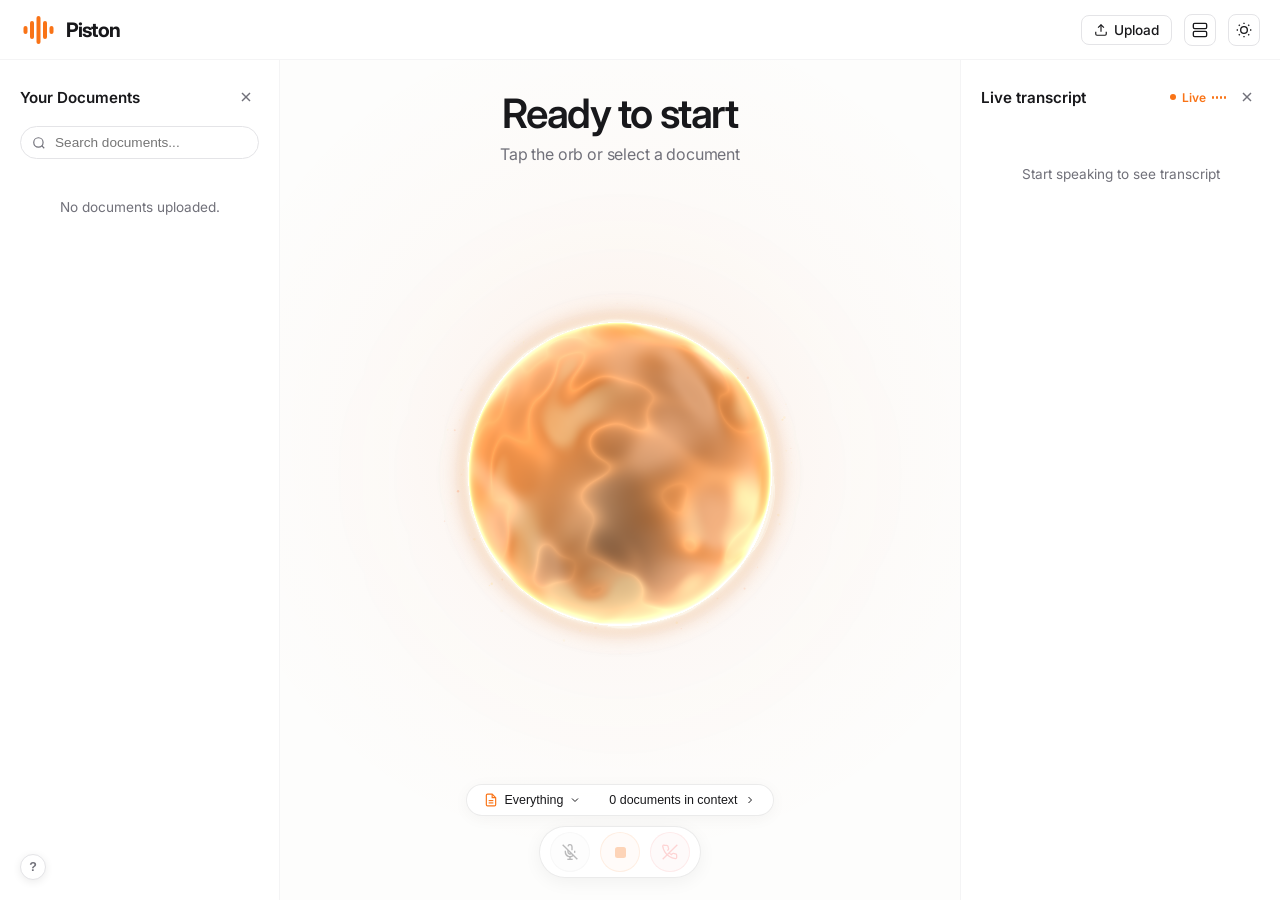
==== static/index.html @ 55633bf2 "feat(deploy): add Vercel frontend config, CORS support, dynamic backend URL, Dockerfile and Render b" ====
<!DOCTYPE html>
<html lang="en">
<head>
  <meta charset="UTF-8">
  <meta name="viewport" content="width=device-width, initial-scale=1.0, maximum-scale=1.0, user-scalable=no">
  <title>Piston - Voice RAG Agent</title>
  <link rel="icon" type="image/svg+xml" href="/static/assets/piston-brand/favicon.svg">
  <link rel="icon" type="image/x-icon" href="/static/assets/piston-brand/favicon.ico">
  <link rel="apple-touch-icon" sizes="192x192" href="/static/assets/piston-brand/piston-mark-192.png">
  <link rel="stylesheet" href="/static/piston.css?v=2.3.0">
  <link rel="preconnect" href="https://fonts.googleapis.com">
  <link rel="preconnect" href="https://fonts.gstatic.com" crossorigin>
  <link href="https://fonts.googleapis.com/css2?family=Inter:wght@400;500;600&display=swap" rel="stylesheet">
</head>
<body>
  <div class="app-layout">
    
    <!-- Top Bar -->
    <header class="top-bar">
      <div class="brand">
        <button id="btn-menu-mobile" class="btn-icon-small mobile-only" aria-label="Menu" style="border: none;">
          <svg width="24" height="24" viewBox="0 0 24 24" fill="none" stroke="currentColor" stroke-width="2"><line x1="3" y1="12" x2="21" y2="12"/><line x1="3" y1="6" x2="21" y2="6"/><line x1="3" y1="18" x2="21" y2="18"/></svg>
        </button>
        <svg class="brand-logo" xmlns="http://www.w3.org/2000/svg" viewBox="0 0 292 72" role="img" aria-label="Piston" width="146" height="36">
          <g fill="var(--accent)">
            <rect x="7" y="28" width="8" height="16" rx="4"/>
            <rect x="20" y="18" width="8" height="36" rx="4"/>
            <rect x="33" y="8" width="8" height="56" rx="4"/>
            <rect x="46" y="18" width="8" height="36" rx="4"/>
            <rect x="59" y="28" width="8" height="16" rx="4"/>
          </g>
          <text class="brand-text" x="91" y="50" font-family="-apple-system, BlinkMacSystemFont, 'SF Pro Display', 'Inter', sans-serif" font-size="40" font-weight="700" letter-spacing="-1.5">Piston</text>
        </svg>
      </div>
      <div class="top-actions">
        <label for="doc-upload" class="btn-upload" tabindex="0">
          <svg width="14" height="14" viewBox="0 0 24 24" fill="none" stroke="currentColor" stroke-width="2"><path d="M21 15v4a2 2 0 0 1-2 2H5a2 2 0 0 1-2-2v-4"/><polyline points="17 8 12 3 7 8"/><line x1="12" y1="3" x2="12" y2="15"/></svg>
          <span class="desktop-only">Upload</span>
        </label>
        <input type="file" id="doc-upload" accept=".pdf,.txt,.md" style="display: none;" multiple>
        <button id="btn-backend-settings" class="btn-settings" aria-label="Backend Server Settings" title="Configure Backend URL">
          <svg width="16" height="16" viewBox="0 0 24 24" fill="none" stroke="currentColor" stroke-width="2"><rect x="2" y="2" width="20" height="8" rx="2" ry="2"/><rect x="2" y="14" width="20" height="8" rx="2" ry="2"/><line x1="6" y1="6" x2="6.01" y2="6"/><line x1="6" y1="18" x2="6.01" y2="18"/></svg>
        </button>
        <button id="btn-transcript" class="btn-settings mobile-only" aria-label="Transcript" style="border: none;">
          <svg width="20" height="20" viewBox="0 0 24 24" fill="none" stroke="currentColor" stroke-width="2"><path d="M21 15a2 2 0 0 1-2 2H7l-4 4V5a2 2 0 0 1 2-2h14a2 2 0 0 1 2 2z"/></svg>
        </button>
        <button id="btn-theme-toggle" class="btn-settings desktop-only" aria-label="Toggle Dark Mode">
          <svg class="sun-icon" width="16" height="16" viewBox="0 0 24 24" fill="none" stroke="currentColor" stroke-width="2"><circle cx="12" cy="12" r="5"/><line x1="12" y1="1" x2="12" y2="3"/><line x1="12" y1="21" x2="12" y2="23"/><line x1="4.22" y1="4.22" x2="5.64" y2="5.64"/><line x1="18.36" y1="18.36" x2="19.78" y2="19.78"/><line x1="1" y1="12" x2="3" y2="12"/><line x1="21" y1="12" x2="23" y2="12"/><line x1="4.22" y1="19.78" x2="5.64" y2="18.36"/><line x1="18.36" y1="5.64" x2="19.78" y2="4.22"/></svg>
          <svg class="moon-icon" style="display: none;" width="16" height="16" viewBox="0 0 24 24" fill="none" stroke="currentColor" stroke-width="2"><path d="M21 12.79A9 9 0 1 1 11.21 3 7 7 0 0 0 21 12.79z"/></svg>
        </button>
      </div>
    </header>

    <main class="workspace" style="position: relative;">
      
      <!-- Uncollapse Handle (Left) -->
      <button id="btn-uncollapse-left" class="btn-uncollapse-panel left desktop-only" aria-label="Show Documents">
        <svg width="15" height="15" viewBox="0 0 24 24" fill="none" stroke="currentColor" stroke-width="2"><rect x="3" y="3" width="18" height="18" rx="2" ry="2"/><line x1="9" y1="3" x2="9" y2="21"/></svg>
        <span>Documents</span>
      </button>

      <!-- Uncollapse Handle (Right) -->
      <button id="btn-uncollapse-right" class="btn-uncollapse-panel right desktop-only" aria-label="Show Transcript">
        <svg width="15" height="15" viewBox="0 0 24 24" fill="none" stroke="currentColor" stroke-width="2"><path d="M21 15a2 2 0 0 1-2 2H7l-4 4V5a2 2 0 0 1 2-2h14a2 2 0 0 1 2 2z"/></svg>
        <span>Transcript</span>
      </button>

      <!-- Left Panel -->
      <aside class="left-panel">
        <div class="panel-header">
          <h2>Your Documents</h2>
          <div class="panel-header-actions">
            <button id="btn-clear-docs" class="btn-clear-all" title="Remove all uploaded documents" aria-label="Clear all documents" style="display: none;">
              <svg width="13" height="13" viewBox="0 0 24 24" fill="none" stroke="currentColor" stroke-width="2"><polyline points="3 6 5 6 21 6"/><path d="M19 6v14a2 2 0 0 1-2 2H7a2 2 0 0 1-2-2V6m3 0V4a2 2 0 0 1 2-2h4a2 2 0 0 1 2 2v2"/><line x1="10" y1="11" x2="10" y2="17"/><line x1="14" y1="11" x2="14" y2="17"/></svg>
              <span>Clear all</span>
            </button>
            <button id="btn-collapse-left" class="btn-panel-toggle desktop-only" aria-label="Collapse Documents Panel" title="Collapse panel">
              <svg width="16" height="16" viewBox="0 0 24 24" fill="none" stroke="currentColor" stroke-width="2"><line x1="18" y1="6" x2="6" y2="18"/><line x1="6" y1="6" x2="18" y2="18"/></svg>
            </button>
          </div>
        </div>
        <div class="search-box">
          <svg width="14" height="14" viewBox="0 0 24 24" fill="none" stroke="currentColor" stroke-width="2"><circle cx="11" cy="11" r="8"/><line x1="21" y1="21" x2="16.65" y2="16.65"/></svg>
          <input type="text" id="doc-search" placeholder="Search documents...">
        </div>
        
        <ul id="doc-list" class="doc-list" aria-live="polite">
          <li class="empty-state">No documents uploaded.</li>
        </ul>
        
        <div class="guide-container">
          <button class="btn-guide" aria-label="Voice states guide" tabindex="0">?</button>
          <div class="guide-popover">
            <div class="guide-popover-header">
              <h4>Voice States Guide</h4>
              <span class="guide-badge">Volumetric</span>
            </div>
            <ul class="guide-list">
              <li>
                <svg class="state-orb-icon" width="22" height="22" viewBox="0 0 24 24" fill="none" xmlns="http://www.w3.org/2000/svg" aria-hidden="true">
                  <defs>
                    <radialGradient id="mini-orb-idle" cx="36%" cy="32%" r="68%">
                      <stop offset="0%" stop-color="#FFFFFF"/>
                      <stop offset="30%" stop-color="#FEF3C7"/>
                      <stop offset="65%" stop-color="#D97706"/>
                      <stop offset="100%" stop-color="#451A03"/>
                    </radialGradient>
                    <radialGradient id="mini-rim-idle" cx="50%" cy="50%" r="50%">
                      <stop offset="78%" stop-color="#FFFBEB" stop-opacity="0"/>
                      <stop offset="98%" stop-color="#FEF3C7" stop-opacity="0.95"/>
                      <stop offset="100%" stop-color="#FFFFFF" stop-opacity="1"/>
                    </radialGradient>
                  </defs>
                  <circle cx="12" cy="12" r="10.5" fill="#FDE68A" opacity="0.25"/>
                  <circle cx="12" cy="12" r="9" fill="url(#mini-orb-idle)"/>
                  <circle cx="12" cy="12" r="9" fill="url(#mini-rim-idle)"/>
                  <ellipse cx="9" cy="7.5" rx="3.5" ry="2" fill="#FFFFFF" opacity="0.75" transform="rotate(-25 9 7.5)"/>
                </svg>
                <div class="guide-desc">
                  <strong>Idle <span class="guide-tone">(Opal Pearl)</span></strong>
                  <span>Standby mode, ready to talk or upload documents.</span>
                </div>
              </li>
              <li>
                <svg class="state-orb-icon" width="22" height="22" viewBox="0 0 24 24" fill="none" xmlns="http://www.w3.org/2000/svg" aria-hidden="true">
                  <defs>
                    <radialGradient id="mini-orb-listen" cx="36%" cy="32%" r="68%">
                      <stop offset="0%" stop-color="#FFEDD5"/>
                      <stop offset="28%" stop-color="#FB923C"/>
                      <stop offset="68%" stop-color="#EA580C"/>
                      <stop offset="100%" stop-color="#431407"/>
                    </radialGradient>
                    <radialGradient id="mini-rim-listen" cx="50%" cy="50%" r="50%">
                      <stop offset="78%" stop-color="#FFEDD5" stop-opacity="0"/>
                      <stop offset="98%" stop-color="#FED7AA" stop-opacity="0.95"/>
                      <stop offset="100%" stop-color="#FFFFFF" stop-opacity="1"/>
                    </radialGradient>
                  </defs>
                  <circle cx="12" cy="12" r="10.5" fill="#F97316" opacity="0.32"/>
                  <circle cx="12" cy="12" r="9" fill="url(#mini-orb-listen)"/>
                  <circle cx="12" cy="12" r="9" fill="url(#mini-rim-listen)"/>
                  <ellipse cx="9" cy="7.5" rx="3.5" ry="2" fill="#FFFFFF" opacity="0.75" transform="rotate(-25 9 7.5)"/>
                </svg>
                <div class="guide-desc">
                  <strong>Listening <span class="guide-tone">(Fruit Orange)</span></strong>
                  <span>Microphone active, capturing your voice with live wave reactivity.</span>
                </div>
              </li>
              <li>
                <svg class="state-orb-icon" width="22" height="22" viewBox="0 0 24 24" fill="none" xmlns="http://www.w3.org/2000/svg" aria-hidden="true">
                  <defs>
                    <radialGradient id="mini-orb-search" cx="36%" cy="32%" r="68%">
                      <stop offset="0%" stop-color="#F3E8FF"/>
                      <stop offset="30%" stop-color="#C084FC"/>
                      <stop offset="68%" stop-color="#9333EA"/>
                      <stop offset="100%" stop-color="#3B0764"/>
                    </radialGradient>
                    <radialGradient id="mini-rim-search" cx="50%" cy="50%" r="50%">
                      <stop offset="78%" stop-color="#F3E8FF" stop-opacity="0"/>
                      <stop offset="98%" stop-color="#E9D5FF" stop-opacity="0.95"/>
                      <stop offset="100%" stop-color="#FFFFFF" stop-opacity="1"/>
                    </radialGradient>
                  </defs>
                  <circle cx="12" cy="12" r="10.5" fill="#A855F7" opacity="0.32"/>
                  <circle cx="12" cy="12" r="9" fill="url(#mini-orb-search)"/>
                  <circle cx="12" cy="12" r="9" fill="url(#mini-rim-search)"/>
                  <ellipse cx="9" cy="7.5" rx="3.5" ry="2" fill="#FFFFFF" opacity="0.75" transform="rotate(-25 9 7.5)"/>
                </svg>
                <div class="guide-desc">
                  <strong>Searching <span class="guide-tone">(Cosmic Purple)</span></strong>
                  <span>Querying knowledge base, vector chunk retrieval in progress.</span>
                </div>
              </li>
              <li>
                <svg class="state-orb-icon" width="22" height="22" viewBox="0 0 24 24" fill="none" xmlns="http://www.w3.org/2000/svg" aria-hidden="true">
                  <defs>
                    <radialGradient id="mini-orb-speak" cx="36%" cy="32%" r="68%">
                      <stop offset="0%" stop-color="#FEF08A"/>
                      <stop offset="30%" stop-color="#FBBF24"/>
                      <stop offset="68%" stop-color="#EA580C"/>
                      <stop offset="100%" stop-color="#451A03"/>
                    </radialGradient>
                    <radialGradient id="mini-rim-speak" cx="50%" cy="50%" r="50%">
                      <stop offset="78%" stop-color="#FEF08A" stop-opacity="0"/>
                      <stop offset="98%" stop-color="#FDE047" stop-opacity="0.95"/>
                      <stop offset="100%" stop-color="#FFFFFF" stop-opacity="1"/>
                    </radialGradient>
                  </defs>
                  <circle cx="12" cy="12" r="10.5" fill="#FBBF24" opacity="0.32"/>
                  <circle cx="12" cy="12" r="9" fill="url(#mini-orb-speak)"/>
                  <circle cx="12" cy="12" r="9" fill="url(#mini-rim-speak)"/>
                  <ellipse cx="9" cy="7.5" rx="3.5" ry="2" fill="#FFFFFF" opacity="0.75" transform="rotate(-25 9 7.5)"/>
                </svg>
                <div class="guide-desc">
                  <strong>Speaking <span class="guide-tone">(Solar Gold)</span></strong>
                  <span>Streaming audio reply with animated speech flare.</span>
                </div>
              </li>
            </ul>
          </div>
        </div>
      </aside>

      <!-- Center Stage -->
      <section class="center-stage">
        <div class="stage-header">
          <h1 id="stage-title">Ready to start</h1>
          <p id="stage-subtitle" aria-live="polite">Tap the orb or select a document</p>
        </div>
        
        <div class="orb-container">
          <div id="orb-deep-bloom" aria-hidden="true"></div>
          <div id="orb-ambient-bloom" aria-hidden="true"></div>
          <button id="orb" class="orb state-idle" aria-label="Start Voice Session">
             <canvas id="orb-canvas" class="orb-canvas"></canvas>
          </button>
        </div>

        <div class="context-selector" style="position: relative;">
          <button class="btn-context" id="btn-context" aria-haspopup="listbox" title="Select active document context">
            <svg class="file-icon" width="14" height="14" viewBox="0 0 24 24" fill="none" stroke="currentColor" stroke-width="2"><path d="M14 2H6a2 2 0 0 0-2 2v16a2 2 0 0 0 2 2h12a2 2 0 0 0 2-2V8z"/><polyline points="14 2 14 8 20 8"/><line x1="16" y1="13" x2="8" y2="13"/><line x1="16" y1="17" x2="8" y2="17"/></svg>
            <span id="active-context-name">Everything</span>
            <svg width="12" height="12" viewBox="0 0 24 24" fill="none" stroke="currentColor" stroke-width="2"><polyline points="6 9 12 15 18 9"/></svg>
          </button>
          <span class="context-divider" aria-hidden="true"></span>
          <button class="btn-context-count" id="btn-context-count" title="Toggle document context list">
            <span id="context-count">0 documents in context</span>
            <svg width="12" height="12" viewBox="0 0 24 24" fill="none" stroke="currentColor" stroke-width="2"><polyline points="9 18 15 12 9 6"/></svg>
          </button>

          <!-- Context Dropdown -->
          <div id="context-dropdown" class="context-dropdown">
            <ul id="context-dropdown-list" class="doc-list" style="padding: 0;">
              <li class="empty-state">No documents uploaded.</li>
            </ul>
          </div>
        </div>

        <div class="voice-controls" role="toolbar" aria-label="Voice controls">
          <button id="btn-mute" class="ctrl-btn" aria-label="Mute" title="Mute microphone" disabled>
            <div class="icon-circle">
              <svg width="18" height="18" viewBox="0 0 24 24" fill="none" stroke="currentColor" stroke-width="2"><line x1="1" y1="1" x2="23" y2="23"/><path d="M9 9v3a3 3 0 0 0 5.12 2.12M15 9.34V4a3 3 0 0 0-5.94-.6"/><path d="M17 16.95A7 7 0 0 1 5 12v-2m14 0v2a7 7 0 0 1-.11 1.23"/><line x1="12" y1="19" x2="12" y2="23"/><line x1="8" y1="23" x2="16" y2="23"/></svg>
            </div>
            <span>Mute</span>
          </button>
          <button id="btn-interrupt" class="ctrl-btn" aria-label="Interrupt" title="Interrupt assistant" disabled>
            <div class="icon-circle">
              <div class="icon-square"></div>
            </div>
            <span>Interrupt</span>
          </button>
          <button id="btn-end" class="ctrl-btn" aria-label="End session" title="End voice session" disabled>
            <div class="icon-circle">
              <svg width="18" height="18" viewBox="0 0 24 24" fill="none" stroke="currentColor" stroke-width="2"><path d="M10.68 13.31a16 16 0 0 0 3.41 2.6l1.27-1.27a2 2 0 0 1 2.11-.45 12.84 12.84 0 0 0 2.81.7 2 2 0 0 1 1.72 2v3a2 2 0 0 1-2.18 2 19.79 19.79 0 0 1-8.63-3.07 19.42 19.42 0 0 1-7-7 19.79 19.79 0 0 1-3.07-8.67A2 2 0 0 1 4.11 2h3a2 2 0 0 1 2 1.72 12.84 12.84 0 0 0 .7 2.81 2 2 0 0 1-.45 2.11L8.09 9.91"/><line x1="23" y1="1" x2="1" y2="23"/></svg>
            </div>
            <span>End session</span>
          </button>
        </div>
      </section>

      <!-- Right Panel -->
      <aside class="right-panel">
        <div class="panel-header">
          <h2>Live transcript</h2>
          <div class="right-panel-actions">
            <div class="live-indicator">
              <span class="dot"></span> Live
              <div class="mini-waveform">
                 <div class="bar"></div><div class="bar"></div><div class="bar"></div><div class="bar"></div>
              </div>
            </div>
            <button id="btn-collapse-right" class="btn-panel-toggle desktop-only" aria-label="Collapse Transcript Panel" title="Collapse panel">
              <svg width="16" height="16" viewBox="0 0 24 24" fill="none" stroke="currentColor" stroke-width="2"><line x1="18" y1="6" x2="6" y2="18"/><line x1="6" y1="6" x2="18" y2="18"/></svg>
            </button>
          </div>
        </div>
        <div id="transcript" class="transcript-scroll" aria-live="polite">
           <div class="empty-transcript">Start speaking to see transcript</div>
        </div>
      </aside>
      
    </main>
  </div>

  <div id="toast-container" class="toast-container" aria-live="polite"></div>

  <!-- Backend Settings Modal -->
  <div id="backend-modal" class="modal-backdrop" style="display: none;">
    <div class="modal-card">
      <div class="modal-header">
        <div class="modal-title-wrap">
          <svg width="18" height="18" viewBox="0 0 24 24" fill="none" stroke="currentColor" stroke-width="2">
            <rect x="2" y="2" width="20" height="8" rx="2" ry="2"></rect>
            <rect x="2" y="14" width="20" height="8" rx="2" ry="2"></rect>
            <line x1="6" y1="6" x2="6.01" y2="6"></line>
            <line x1="6" y1="18" x2="6.01" y2="18"></line>
          </svg>
          <h3 class="modal-title">Backend Connection</h3>
        </div>
        <button id="btn-close-backend-modal" class="btn-icon-small" aria-label="Close" style="border: none; background: transparent; cursor: pointer;">
          <svg width="18" height="18" viewBox="0 0 24 24" fill="none" stroke="currentColor" stroke-width="2"><line x1="18" y1="6" x2="6" y2="18"/><line x1="6" y1="6" x2="18" y2="18"/></svg>
        </button>
      </div>
      <div class="modal-body">
        <p class="modal-desc">
          Enter the URL of your deployed Python/FastAPI backend (e.g. Render, Koyeb, Hugging Face, or local server).
        </p>
        <div class="input-group">
          <label for="input-backend-url" class="input-label">Backend Server URL</label>
          <input type="url" id="input-backend-url" class="text-input" placeholder="https://your-backend.onrender.com" spellcheck="false" autocomplete="off">
        </div>
        <div id="backend-status-msg" class="backend-status-msg" style="display: none;"></div>
      </div>
      <div class="modal-footer">
        <button id="btn-test-backend" class="btn-secondary">Test Connection</button>
        <button id="btn-save-backend" class="btn-primary">Save &amp; Connect</button>
      </div>
    </div>
  </div>

  <script src="/static/config.js"></script>
  <script src="/static/db.js?v=2.3.0"></script>
  <script src="/static/orb.js?v=2.3.0"></script>
  <script src="/static/app.js?v=2.3.0"></script>
</body>
</html>
---- static/piston.css ----
/* Piston App CSS - Pixel Perfect Implementation */
:root {
  --bg-app: #fdfdfc;
  --bg-panel: #ffffff;
  --text-main: #18181b;
  --text-secondary: #3f3f46;
  --text-muted: #71717a;
  --border: #e4e4e7;
  --border-light: #f4f4f5;
  --accent: #f97316;
  --accent-light: #fff7ed;
  --danger: #ef4444;
  --danger-light: #fef2f2;
  --success: #22c55e;
  
  --radius-xs: 4px;
  --radius-sm: 8px;
  --radius-md: 12px;
  --radius-lg: 24px;
  --radius-full: 9999px;
  
  --font-sans: 'Inter', -apple-system, BlinkMacSystemFont, 'Segoe UI', Roboto, Helvetica, Arial, sans-serif;
  --font-serif: -apple-system, BlinkMacSystemFont, 'SF Pro Display', 'Inter', sans-serif;
}

body.dark-mode {
  --bg-app: #08090d;
  --bg-panel: #111319;
  --text-main: #fafafa;
  --text-secondary: #e4e4e7;
  --text-muted: #a1a1aa;
  --border: #1e222d;
  --border-light: #161820;
  --accent: #f97316;
  --accent-light: rgba(249, 115, 22, 0.15);
  --danger-light: rgba(239, 68, 68, 0.15);
}

body.dark-mode .btn-upload:hover, 
body.dark-mode .btn-settings:hover, 
body.dark-mode .btn-icon-small:hover,
body.dark-mode .btn-context:hover,
body.dark-mode .btn-context-count:hover,
body.dark-mode .doc-item:hover,
body.dark-mode .btn-icon-small:hover {
  background: #27272a;
}

body.dark-mode .ctrl-btn:not(:disabled):hover .icon-circle {
  border-color: var(--text-muted);
  background: #27272a;
}

body.dark-mode .msg.user .msg-avatar {
  background: #27272a;
}

* { box-sizing: border-box; margin: 0; padding: 0; }

body {
  font-family: var(--font-sans);
  background-color: var(--bg-app);
  color: var(--text-main);
  height: 100vh;
  overflow: hidden;
  -webkit-font-smoothing: antialiased;
  transition: background-color 0.3s ease, color 0.3s ease;
}

.app-layout {
  display: flex;
  flex-direction: column;
  height: 100vh;
}

/* Top Bar */
.top-bar {
  height: 60px;
  display: flex;
  align-items: center;
  justify-content: space-between;
  padding: 0 20px;
  background: var(--bg-panel);
  border-bottom: 1px solid var(--border-light);
  flex-shrink: 0;
  transition: background-color 0.3s ease, border-color 0.3s ease;
}

.brand {
  display: flex;
  align-items: center;
  gap: 8px;
}
.brand-icon { width: 20px; height: 20px; }
.brand-name { font-weight: 600; font-size: 1.05rem; }
.brand-text {
  fill: var(--text-main);
  transition: fill 0.3s ease;
}

.top-actions {
  display: flex;
  align-items: center;
  gap: 12px;
}
.btn-upload {
  display: flex;
  align-items: center;
  gap: 6px;
  padding: 6px 12px;
  font-size: 0.85rem;
  font-weight: 500;
  border: 1px solid var(--border);
  border-radius: var(--radius-sm);
  background: var(--bg-panel);
  color: var(--text-main);
  cursor: pointer;
  transition: background-color 0.3s ease, border-color 0.3s ease, color 0.3s ease;
}
.btn-upload:hover { background: #f9fafb; }
.btn-settings {
  width: 32px;
  height: 32px;
  display: flex;
  align-items: center;
  justify-content: center;
  border: 1px solid var(--border);
  border-radius: var(--radius-sm);
  background: var(--bg-panel);
  color: var(--text-main);
  cursor: pointer;
  transition: background-color 0.3s ease, border-color 0.3s ease, color 0.3s ease;
}
.btn-settings:hover { background: #f9fafb; }

/* Workspace */
.workspace {
  display: flex;
  flex: 1;
  overflow: hidden;
}

/* Left Panel */
.left-panel {
  width: 280px;
  background: var(--bg-panel);
  border-right: 1px solid var(--border-light);
  display: flex;
  flex-direction: column;
  flex-shrink: 0;
  position: relative;
  transition: margin-left 0.3s ease, background-color 0.3s ease, border-color 0.3s ease;
}
.left-panel.collapsed {
  margin-left: -280px;
}
.panel-header {
  display: flex;
  align-items: center;
  justify-content: space-between;
  padding: 24px 20px 16px;
}
.panel-header h2 {
  font-size: 0.95rem;
  font-weight: 600;
}
.btn-icon-small {
  width: 24px;
  height: 24px;
  display: flex;
  align-items: center;
  justify-content: center;
  border: 1px solid var(--border);
  border-radius: var(--radius-xs);
  background: transparent;
  color: var(--text-muted);
  cursor: pointer;
}
.btn-icon-small:hover { background: #f9fafb; }

.search-box {
  margin: 0 20px 16px;
  position: relative;
}
.search-box svg {
  position: absolute;
  left: 12px;
  top: 50%;
  transform: translateY(-50%);
  color: var(--text-muted);
}
.search-box input {
  width: 100%;
  padding: 8px 12px 8px 34px;
  border: 1px solid var(--border);
  border-radius: var(--radius-lg);
  font-size: 0.85rem;
  outline: none;
  background: transparent;
  color: var(--text-main);
  transition: background-color 0.3s ease, border-color 0.3s ease, color 0.3s ease;
}
.search-box input:focus { border-color: var(--text-muted); }

.doc-list {
  flex: 1;
  overflow-y: auto;
  padding: 0 20px;
  list-style: none;
}
.empty-state {
  padding: 24px;
  text-align: center;
  color: var(--text-muted);
  font-size: 0.85rem;
}
.doc-item {
  display: flex;
  align-items: flex-start;
  padding: 10px 12px;
  border-radius: var(--radius-md);
  margin-bottom: 8px;
  cursor: pointer;
  border: 1px solid transparent;
  transition: all 0.2s;
}
.doc-item:hover { background: #fafafa; }
.doc-item.active {
  background: var(--accent-light);
  border-color: rgba(249, 115, 22, 0.4);
}
.doc-icon {
  width: 28px;
  height: 28px;
  border-radius: var(--radius-xs);
  display: flex;
  align-items: center;
  justify-content: center;
  color: #fff;
  font-size: 0.65rem;
  font-weight: 600;
  margin-right: 12px;
  flex-shrink: 0;
}
.doc-icon.pdf { background: #ef4444; }
.doc-icon.txt { background: #3b82f6; }
.doc-icon.md { background: #64748b; }

.doc-info { flex: 1; min-width: 0; }
.doc-title {
  font-weight: 600;
  font-size: 0.85rem;
  white-space: nowrap;
  overflow: hidden;
  text-overflow: ellipsis;
  margin-bottom: 4px;
}
.doc-meta {
  font-size: 0.7rem;
  color: var(--text-muted);
  display: flex;
  align-items: center;
  gap: 6px;
}
.status-dot {
  width: 4px;
  height: 4px;
  border-radius: 50%;
  background: var(--success);
  display: inline-block;
}
.doc-menu {
  color: var(--text-muted);
  padding: 2px;
  background: transparent;
  border: none;
  cursor: pointer;
}

.guide-container { position: absolute; bottom: 20px; left: 20px; z-index: 50; }
.btn-guide {
  width: 26px;
  height: 26px;
  border-radius: 50%;
  border: 1px solid var(--border);
  color: var(--text-muted);
  background: var(--bg-panel);
  font-weight: 600;
  cursor: pointer;
  display: flex;
  align-items: center;
  justify-content: center;
  font-size: 0.78rem;
  transition: all 0.2s cubic-bezier(0.16, 1, 0.3, 1);
  box-shadow: 0 2px 8px rgba(0, 0, 0, 0.08);
}
.btn-guide:hover,
.guide-container:hover .btn-guide {
  color: var(--accent);
  border-color: var(--accent);
  transform: scale(1.08);
  box-shadow: 0 0 14px rgba(249, 115, 22, 0.25);
}
.guide-popover {
  position: absolute;
  bottom: 34px;
  left: 0;
  background: rgba(255, 255, 255, 0.95);
  backdrop-filter: blur(28px);
  -webkit-backdrop-filter: blur(28px);
  border: 1px solid rgba(0, 0, 0, 0.09);
  border-radius: var(--radius-md);
  padding: 14px 16px;
  width: 270px;
  box-shadow: 0 14px 38px rgba(0, 0, 0, 0.12);
  opacity: 0;
  visibility: hidden;
  transform: translateY(8px);
  transition: all 0.25s cubic-bezier(0.16, 1, 0.3, 1);
  z-index: 100;
  pointer-events: none;
}
body.dark-mode .guide-popover {
  background: rgba(17, 19, 25, 0.94);
  border-color: rgba(255, 255, 255, 0.1);
  box-shadow: 0 16px 44px rgba(0, 0, 0, 0.48);
}
.guide-container:hover .guide-popover,
.guide-container:focus-within .guide-popover {
  opacity: 1;
  visibility: visible;
  transform: translateY(0);
  pointer-events: auto;
}
.guide-popover-header {
  display: flex;
  align-items: center;
  justify-content: space-between;
  margin-bottom: 12px;
  padding-bottom: 8px;
  border-bottom: 1px solid var(--border-light);
}
.guide-popover-header h4 {
  font-size: 0.84rem;
  font-weight: 600;
  color: var(--text-main);
  letter-spacing: -0.01em;
}
.guide-badge {
  font-size: 0.65rem;
  font-weight: 600;
  padding: 2px 7px;
  border-radius: var(--radius-full);
  background: rgba(249, 115, 22, 0.12);
  color: var(--accent);
  border: 1px solid rgba(249, 115, 22, 0.22);
}
.guide-list {
  list-style: none;
  display: flex;
  flex-direction: column;
  gap: 11px;
}
.guide-list li {
  display: flex;
  align-items: flex-start;
  gap: 10px;
  font-size: 0.74rem;
}
.state-orb-icon {
  width: 22px;
  height: 22px;
  flex-shrink: 0;
  display: block;
  margin-top: 1px;
  filter: drop-shadow(0 2px 6px rgba(0, 0, 0, 0.22));
}
.guide-desc {
  display: flex;
  flex-direction: column;
  gap: 2px;
  line-height: 1.35;
}
.guide-desc strong {
  color: var(--text-main);
  font-size: 0.78rem;
  font-weight: 600;
}
.guide-desc .guide-tone {
  color: var(--accent);
  font-weight: 500;
  font-size: 0.72rem;
}
.guide-desc span {
  color: var(--text-muted);
  font-size: 0.71rem;
}
/* Center Stage */
.center-stage {
  flex: 1;
  background: radial-gradient(circle at 50% 45%, rgba(249, 115, 22, 0.08) 0%, rgba(234, 88, 12, 0.02) 40%, transparent 75%), var(--bg-app);
  display: flex;
  flex-direction: column;
  align-items: center;
  justify-content: space-between;
  padding: 2.8vh 24px 2vh;
  min-width: 0;
  position: relative;
  overflow: hidden;
  transition: background-color 0.4s ease;
}
.stage-header {
  text-align: center;
  margin-top: 4px;
  z-index: 5;
}
.stage-header h1 {
  font-family: var(--font-serif);
  font-size: clamp(2.2rem, 4.5vh, 2.85rem);
  font-weight: 600;
  letter-spacing: -0.035em;
  color: var(--text-main);
  margin-bottom: 6px;
  text-shadow: 0 4px 30px rgba(255, 255, 255, 0.12);
  transition: color 0.3s ease;
}
.stage-header p {
  color: var(--text-muted);
  font-size: clamp(0.9rem, 2vh, 1rem);
  font-weight: 400;
  letter-spacing: -0.01em;
}

/* === VOLUMETRIC ORB AMBIENT BLOOMS (static/piston.css) === */
.orb-container,
.orb-stage-wrapper {
  position: relative;
  display: flex;
  align-items: center;
  justify-content: center;
  pointer-events: auto;
  width: 100%;
  flex: 1;
  min-height: 0;
}

.orb {
  position: relative;
  width: clamp(290px, 50vh, 440px);
  height: clamp(290px, 50vh, 440px);
  border: none !important;
  border-radius: 50% !important;
  background: transparent !important;
  cursor: pointer;
  outline: none !important;
  box-shadow: none !important;
  padding: 0 !important;
  margin: 0 !important;
  overflow: visible !important;
  -webkit-tap-highlight-color: transparent !important;
  display: flex;
  align-items: center;
  justify-content: center;
  transition: transform 0.4s cubic-bezier(0.16, 1, 0.3, 1);
  will-change: transform;
}
.orb:hover { transform: scale(1.03); }
.orb:active { transform: scale(0.97); }
.orb:focus, .orb:focus-visible { outline: none !important; box-shadow: none !important; }

#orb-ambient-bloom {
  position: absolute;
  width: 340px;
  height: 340px;
  border-radius: 50%;
  pointer-events: none;
  background: radial-gradient(
    circle,
    rgba(255, 209, 102, 0.19) 0%,
    rgba(245, 130, 49, 0.12) 44%,
    rgba(245, 130, 49, 0) 72%
  );
  filter: blur(36px);
  transform: translate(-50%, -50%);
  left: 50%;
  top: 50%;
  z-index: 0;
  transition: opacity 0.4s ease;
  will-change: transform, opacity;
}

#orb-deep-bloom {
  position: absolute;
  width: 570px;
  height: 570px;
  border-radius: 50%;
  pointer-events: none;
  background: radial-gradient(
    circle,
    rgba(245, 130, 49, 0.11) 0%,
    rgba(255, 173, 135, 0.04) 48%,
    rgba(245, 130, 49, 0) 74%
  );
  filter: blur(64px);
  transform: translate(-50%, -50%);
  left: 50%;
  top: 50%;
  z-index: 0;
  will-change: transform, opacity;
}

/* Ensure the orb canvas itself has zero solid CSS border or clipping radius that cuts off the outer silk veil */
#orb-canvas,
canvas.orb-canvas {
  position: relative;
  z-index: 2;
  display: block;
  background: transparent !important;
  border: none !important;
  box-shadow: none !important;
  border-radius: 50% !important;
  overflow: visible !important;
  width: 100%;
  height: 100%;
  pointer-events: none;
}
.orb-core, .orb-wave {
  display: none !important;
}

/* Context Selector - Unified Frosted Capsule */
.context-selector {
  display: inline-flex;
  align-items: center;
  gap: 2px;
  background: rgba(255, 255, 255, 0.85);
  backdrop-filter: blur(24px);
  -webkit-backdrop-filter: blur(24px);
  border: 1px solid rgba(0, 0, 0, 0.08);
  border-radius: var(--radius-full);
  padding: 3px 5px;
  box-shadow: 0 3px 16px rgba(0, 0, 0, 0.04);
  margin-bottom: 10px;
  z-index: 10;
  transition: all 0.25s cubic-bezier(0.16, 1, 0.3, 1);
}
.context-selector:hover {
  background: rgba(255, 255, 255, 0.95);
  border-color: rgba(0, 0, 0, 0.12);
  box-shadow: 0 4px 20px rgba(0, 0, 0, 0.06);
}
body.dark-mode .context-selector {
  background: rgba(255, 255, 255, 0.04);
  border: 1px solid rgba(255, 255, 255, 0.08);
  box-shadow: 0 6px 24px rgba(0, 0, 0, 0.24);
}
body.dark-mode .context-selector:hover {
  background: rgba(255, 255, 255, 0.07);
  border-color: rgba(255, 255, 255, 0.15);
  box-shadow: 0 8px 28px rgba(0, 0, 0, 0.3);
}

.btn-context, .btn-context-count {
  display: inline-flex;
  align-items: center;
  gap: 6px;
  padding: 5px 12px;
  border-radius: var(--radius-full);
  border: none;
  background: transparent;
  font-size: 0.78rem;
  font-weight: 500;
  color: var(--text-main);
  cursor: pointer;
  transition: all 0.2s;
}
.btn-context:hover, .btn-context-count:hover {
  background: rgba(0, 0, 0, 0.05);
}
body.dark-mode .btn-context:hover,
body.dark-mode .btn-context-count:hover {
  background: rgba(255, 255, 255, 0.08);
}
.btn-context .file-icon {
  color: var(--accent);
}

/* Context Dropdown */
.context-dropdown {
  position: absolute;
  left: 50%;
  transform: translateX(-50%) scale(0.95);
  transform-origin: center;
  background: var(--bg-panel);
  border: 1px solid var(--border);
  border-radius: var(--radius-md);
  box-shadow: 0 14px 40px rgba(0, 0, 0, 0.35);
  width: 320px;
  max-height: 320px;
  overflow-y: auto;
  opacity: 0;
  visibility: hidden;
  transition: all 0.2s cubic-bezier(0.16, 1, 0.3, 1);
  z-index: 50;
  padding: 8px;
}
.context-dropdown.open {
  opacity: 1;
  visibility: visible;
  transform: translateX(-50%) scale(1);
}
.context-dropdown .doc-item {
  margin-bottom: 4px;
}
.context-dropdown .doc-item:last-child {
  margin-bottom: 0;
}

/* Floating Voice Control Dock - Minimalist Floating Capsule */
.voice-controls {
  display: flex;
  align-items: center;
  gap: 10px;
  padding: 5px 10px;
  background: rgba(255, 255, 255, 0.85);
  backdrop-filter: blur(28px);
  -webkit-backdrop-filter: blur(28px);
  border: 1px solid rgba(0, 0, 0, 0.08);
  border-radius: var(--radius-full);
  box-shadow: 0 4px 18px rgba(0, 0, 0, 0.05);
  margin-bottom: 4px;
  z-index: 10;
}
body.dark-mode .voice-controls {
  background: rgba(255, 255, 255, 0.04);
  border-color: rgba(255, 255, 255, 0.08);
  box-shadow: 0 6px 24px rgba(0, 0, 0, 0.28);
}
.ctrl-btn {
  display: inline-flex;
  align-items: center;
  justify-content: center;
  background: transparent;
  border: none;
  cursor: pointer;
  color: var(--text-muted);
  transition: all 0.2s cubic-bezier(0.16, 1, 0.3, 1);
  padding: 0;
}
.ctrl-btn span {
  display: none;
}
.ctrl-btn:disabled {
  opacity: 0.30;
  cursor: not-allowed;
}
.ctrl-btn:not(:disabled):hover {
  color: var(--text-main);
  transform: scale(1.06);
}
.icon-circle {
  width: 40px;
  height: 40px;
  border-radius: 50%;
  border: 1px solid rgba(0, 0, 0, 0.07);
  background: rgba(0, 0, 0, 0.03);
  display: flex;
  align-items: center;
  justify-content: center;
  transition: all 0.2s ease;
  color: var(--text-main);
}
.icon-circle svg {
  width: 16px;
  height: 16px;
}
.ctrl-btn:not(:disabled):hover .icon-circle {
  border-color: rgba(0, 0, 0, 0.16);
  background: rgba(0, 0, 0, 0.06);
  color: var(--text-main);
  box-shadow: 0 2px 10px rgba(0, 0, 0, 0.06);
}
body.dark-mode .icon-circle {
  border: 1px solid rgba(255, 255, 255, 0.08);
  background: rgba(255, 255, 255, 0.05);
  color: var(--text-secondary);
}
body.dark-mode .ctrl-btn:not(:disabled):hover .icon-circle {
  border-color: rgba(255, 255, 255, 0.2);
  background: rgba(255, 255, 255, 0.12);
  color: #ffffff;
  box-shadow: 0 2px 14px rgba(0, 0, 0, 0.25);
}

.ctrl-btn#btn-interrupt .icon-circle {
  border: 1px solid rgba(249, 115, 22, 0.35);
  color: var(--accent);
  background: rgba(249, 115, 22, 0.08);
}
.ctrl-btn#btn-interrupt:not(:disabled):hover .icon-circle {
  background: rgba(249, 115, 22, 0.18);
  border-color: var(--accent);
  box-shadow: 0 0 16px rgba(249, 115, 22, 0.25);
}
.ctrl-btn#btn-interrupt .icon-square {
  width: 11px;
  height: 11px;
  background: var(--accent);
  border-radius: 2.5px;
}
.ctrl-btn#btn-end .icon-circle {
  border: 1px solid rgba(239, 68, 68, 0.3);
  color: #f87171;
  background: rgba(239, 68, 68, 0.08);
}
.ctrl-btn#btn-end:not(:disabled):hover .icon-circle {
  border-color: rgba(239, 68, 68, 0.6);
  background: rgba(239, 68, 68, 0.2);
  color: #ef4444;
  box-shadow: 0 0 16px rgba(239, 68, 68, 0.25);
}

/* Right Panel */
.right-panel {
  width: 320px;
  background: var(--bg-panel);
  border-left: 1px solid var(--border-light);
  display: flex;
  flex-direction: column;
  flex-shrink: 0;
  position: relative;
  transition: margin-right 0.35s cubic-bezier(0.16, 1, 0.3, 1), background-color 0.3s ease, border-color 0.3s ease;
}
.right-panel.collapsed {
  margin-right: -320px;
}
.right-panel .panel-header {
  padding: 24px 20px 16px;
  display: flex; justify-content: space-between; align-items: center;
}
.right-panel-actions {
  display: flex;
  align-items: center;
  gap: 8px;
}
.btn-panel-toggle {
  width: 26px;
  height: 26px;
  display: inline-flex;
  align-items: center;
  justify-content: center;
  border: 1px solid transparent;
  border-radius: var(--radius-xs);
  background: transparent;
  color: var(--text-muted);
  cursor: pointer;
  transition: all 0.2s ease;
}
.btn-panel-toggle:hover {
  background: var(--border-light);
  color: var(--text-main);
  border-color: var(--border);
}

/* Floating Uncollapse Handles */
.btn-uncollapse-panel {
  position: absolute;
  top: 18px;
  z-index: 25;
  display: inline-flex;
  align-items: center;
  gap: 6px;
  padding: 6px 12px;
  background: var(--bg-panel);
  border: 1px solid var(--border);
  border-radius: var(--radius-full);
  box-shadow: 0 4px 16px rgba(0, 0, 0, 0.08);
  color: var(--text-main);
  font-size: 0.76rem;
  font-weight: 500;
  cursor: pointer;
  opacity: 0;
  pointer-events: none;
  transform: translateY(-4px) scale(0.96);
  transition: all 0.25s cubic-bezier(0.16, 1, 0.3, 1);
}
.btn-uncollapse-panel.visible {
  opacity: 1;
  pointer-events: auto;
  transform: translateY(0) scale(1);
}
.btn-uncollapse-panel:hover {
  background: var(--border-light);
  border-color: var(--text-muted);
  box-shadow: 0 6px 20px rgba(0, 0, 0, 0.12);
}
.btn-uncollapse-panel.left {
  left: 16px;
}
.btn-uncollapse-panel.right {
  right: 16px;
}
.right-panel .panel-header h2 { font-size: 0.95rem; font-weight: 600; margin: 0; }
.live-indicator {
  display: flex; align-items: center; gap: 6px;
  font-size: 0.75rem; font-weight: 600; color: var(--accent);
}
.live-indicator .dot { width: 6px; height: 6px; border-radius: 50%; background: var(--accent); }
.mini-waveform { display: flex; gap: 2px; height: 10px; align-items: center; }
.mini-waveform .bar { width: 2px; background: var(--accent); border-radius: 1px; height: 3px; }

.transcript-scroll {
  flex: 1; overflow-y: auto; padding: 0 20px 24px;
  display: flex; flex-direction: column; gap: 20px;
}
.empty-transcript { text-align: center; color: var(--text-muted); font-size: 0.85rem; margin-top: 40px; }

.msg { display: flex; gap: 12px; }
.msg-avatar {
  width: 28px; height: 28px; border-radius: 50%;
  display: flex; align-items: center; justify-content: center;
  font-weight: 600; font-size: 0.8rem; flex-shrink: 0;
}
.msg.user .msg-avatar { background: #f4f4f5; color: var(--text-muted); }
.msg.agent .msg-avatar { background: var(--accent-light); color: var(--accent); }

.msg-content { flex: 1; min-width: 0; }
.msg-header { display: flex; align-items: center; gap: 8px; margin-bottom: 2px; }
.msg-author { font-weight: 600; font-size: 0.85rem; }
.msg.agent .msg-author { color: var(--accent); }
.msg-time { font-size: 0.7rem; color: var(--text-muted); margin-left: auto; }
.msg-text { font-size: 0.85rem; line-height: 1.5; color: var(--text-main); }
.msg-text.interim { opacity: 0.6; }

/* Mobile Classes */
.mobile-only { display: none; }

@media (max-width: 1024px) {
  .left-panel { width: 240px; }
  .left-panel.collapsed { margin-left: -240px; }
  .right-panel { width: 280px; }
  .right-panel.collapsed { margin-right: -280px; }
  .orb { width: clamp(235px, 40vh, 340px); height: clamp(235px, 40vh, 340px); }
  #orb-deep-bloom { width: 460px; height: 460px; }
  #orb-ambient-bloom { width: 295px; height: 295px; }
}
@media (max-width: 768px) {
  .mobile-only { display: inline-flex !important; }
  .desktop-only { display: none !important; }
  .app-layout { position: relative; overflow: hidden; }
  .left-panel {
    position: absolute; left: 0; top: 0; bottom: 0; z-index: 40;
    width: min(300px, 85vw);
    transform: translateX(-100%); transition: transform 0.3s cubic-bezier(0.16, 1, 0.3, 1);
    box-shadow: 4px 0 24px rgba(0,0,0,0.18);
    margin-left: 0 !important;
  }
  .left-panel.open { transform: translateX(0); }
  .right-panel {
    position: absolute; right: 0; top: 0; bottom: 0; z-index: 40;
    width: min(320px, 90vw);
    transform: translateX(100%); transition: transform 0.3s cubic-bezier(0.16, 1, 0.3, 1);
    box-shadow: -4px 0 24px rgba(0,0,0,0.18);
    margin-right: 0 !important;
  }
  .right-panel.open { transform: translateX(0); }
  .stage-header h1 { font-size: 1.85rem; }
  .stage-header p { font-size: 0.85rem; }
  .orb { width: clamp(210px, 34vh, 280px); height: clamp(210px, 34vh, 280px); }
  #orb-ambient-bloom { width: 235px; height: 235px; }
  #orb-deep-bloom { width: 360px; height: 360px; }
  .voice-controls { gap: 8px; padding: 4px 8px; margin-bottom: 4px; }
  .icon-circle { width: 36px; height: 36px; }
}
@media (max-width: 480px) {
  .stage-header h1 { font-size: 1.55rem; }
  .orb { width: clamp(180px, 30vh, 235px); height: clamp(180px, 30vh, 235px); }
  #orb-ambient-bloom { width: 205px; height: 205px; }
  #orb-deep-bloom { width: 300px; height: 300px; }
  .voice-controls { gap: 6px; padding: 4px 6px; }
  .icon-circle { width: 34px; height: 34px; }
  .context-selector { padding: 3px 6px; }
}
/* Trace Chip */
.trace-chip {
  margin-top: 10px;
  background: var(--bg-panel);
  border: 1px solid var(--border);
  border-radius: var(--radius-sm);
  padding: 10px 14px;
  font-size: 0.8rem;
  display: flex;
  flex-direction: column;
  gap: 4px;
}
.trace-chip .trace-title {
  display: flex;
  align-items: center;
  gap: 8px;
  color: var(--accent);
  font-weight: 500;
}
.trace-chip .trace-body {
  color: var(--text-main);
  font-size: 0.8rem;
}


/* Panel Header Actions & Clear All */
.panel-header-actions {
  display: flex;
  align-items: center;
  gap: 6px;
}
.btn-clear-all {
  display: inline-flex;
  align-items: center;
  gap: 4px;
  background: transparent;
  border: 1px solid transparent;
  border-radius: var(--radius-sm);
  padding: 4px 8px;
  font-size: 0.72rem;
  font-weight: 500;
  color: var(--text-muted);
  cursor: pointer;
  transition: all 0.2s ease;
}
.btn-clear-all:hover {
  color: #ef4444;
  background: var(--danger-light);
  border-color: rgba(239, 68, 68, 0.2);
}

/* Document Item Delete Button */
.btn-doc-delete {
  color: var(--text-muted);
  padding: 4px 6px;
  background: transparent;
  border: none;
  border-radius: var(--radius-xs);
  cursor: pointer;
  display: flex;
  align-items: center;
  justify-content: center;
  transition: all 0.15s ease;
  opacity: 0.65;
  margin-left: auto;
}
.doc-item:hover .btn-doc-delete {
  opacity: 1;
}
.btn-doc-delete:hover {
  color: #ef4444;
  background: var(--danger-light);
}

/* Special All Documents Context Option */
.doc-icon.all {
  background: linear-gradient(135deg, #f97316, #ea580c);
}
.context-option-all {
  border-bottom: 1px solid var(--border);
  margin-bottom: 6px;
  padding-bottom: 8px;
}
.context-active-badge {
  font-size: 0.65rem;
  font-weight: 600;
  color: var(--accent);
  background: var(--accent-light);
  padding: 2px 6px;
  border-radius: var(--radius-full);
  align-self: center;
  margin-left: auto;
}

/* Toast Notifications */
.toast-container {
  position: fixed;
  bottom: 24px;
  right: 24px;
  z-index: 9999;
  display: flex;
  flex-direction: column;
  gap: 8px;
  pointer-events: none;
}
.toast {
  pointer-events: auto;
  display: flex;
  align-items: center;
  gap: 10px;
  padding: 10px 16px;
  background: var(--bg-panel);
  color: var(--text-main);
  border: 1px solid var(--border);
  border-radius: var(--radius-md);
  box-shadow: 0 4px 16px rgba(0, 0, 0, 0.12);
  font-size: 0.85rem;
  animation: toast-in 0.25s cubic-bezier(0.16, 1, 0.3, 1) forwards;
  transition: opacity 0.2s ease, transform 0.2s ease;
}
.toast.toast-exit {
  opacity: 0;
  transform: translateY(8px);
}
.toast-success { border-left: 3px solid var(--success); }
.toast-error { border-left: 3px solid #ef4444; }
.toast-info { border-left: 3px solid var(--accent); }

@keyframes toast-in {
  from { opacity: 0; transform: translateY(12px); }
  to { opacity: 1; transform: translateY(0); }
}

@media (max-width: 768px) {
  .toast-container {
    left: 16px;
    right: 16px;
    bottom: 16px;
  }
}

/* --- Backend Settings Modal --- */
.modal-backdrop {
  position: fixed;
  inset: 0;
  background: rgba(0, 0, 0, 0.45);
  backdrop-filter: blur(8px);
  -webkit-backdrop-filter: blur(8px);
  display: flex;
  align-items: center;
  justify-content: center;
  z-index: 1000;
  padding: 16px;
  animation: modal-fade-in 0.15s ease-out;
}

@keyframes modal-fade-in {
  from { opacity: 0; }
  to { opacity: 1; }
}

.modal-card {
  background: var(--bg-panel);
  border: 1px solid var(--border);
  border-radius: var(--radius-md);
  box-shadow: 0 20px 40px rgba(0, 0, 0, 0.15);
  width: 100%;
  max-width: 480px;
  overflow: hidden;
}

.modal-header {
  display: flex;
  align-items: center;
  justify-content: space-between;
  padding: 16px 20px;
  border-bottom: 1px solid var(--border-light);
}

.modal-title-wrap {
  display: flex;
  align-items: center;
  gap: 10px;
  color: var(--accent);
}

.modal-title {
  font-size: 1rem;
  font-weight: 600;
  color: var(--text-main);
}

.modal-body {
  padding: 20px;
}

.modal-desc {
  font-size: 0.85rem;
  color: var(--text-muted);
  line-height: 1.5;
  margin-bottom: 16px;
}

.input-group {
  display: flex;
  flex-direction: column;
  gap: 6px;
  margin-bottom: 12px;
}

.input-label {
  font-size: 0.8rem;
  font-weight: 500;
  color: var(--text-secondary);
}

.text-input {
  width: 100%;
  padding: 9px 12px;
  font-size: 0.88rem;
  background: var(--bg-app);
  border: 1px solid var(--border);
  border-radius: var(--radius-sm);
  color: var(--text-main);
  outline: none;
  transition: border-color 0.15s;
}

.text-input:focus {
  border-color: var(--accent);
}

.backend-status-msg {
  padding: 8px 12px;
  border-radius: var(--radius-sm);
  font-size: 0.82rem;
  line-height: 1.4;
  margin-top: 8px;
}

.backend-status-msg.success {
  background: rgba(34, 197, 94, 0.12);
  color: #16a34a;
  border: 1px solid rgba(34, 197, 94, 0.3);
}

.backend-status-msg.error {
  background: var(--danger-light);
  color: var(--danger);
  border: 1px solid rgba(239, 68, 68, 0.3);
}

.backend-status-msg.loading {
  background: var(--border-light);
  color: var(--text-secondary);
}

.modal-footer {
  display: flex;
  align-items: center;
  justify-content: flex-end;
  gap: 10px;
  padding: 14px 20px;
  border-top: 1px solid var(--border-light);
  background: var(--bg-app);
}

.btn-secondary {
  padding: 7px 14px;
  font-size: 0.85rem;
  font-weight: 500;
  background: var(--bg-panel);
  border: 1px solid var(--border);
  border-radius: var(--radius-sm);
  color: var(--text-main);
  cursor: pointer;
  transition: all 0.15s;
}

.btn-secondary:hover {
  background: var(--border-light);
}

.btn-primary {
  padding: 7px 16px;
  font-size: 0.85rem;
  font-weight: 500;
  background: var(--accent);
  border: 1px solid var(--accent);
  border-radius: var(--radius-sm);
  color: #ffffff;
  cursor: pointer;
  transition: all 0.15s;
}

.btn-primary:hover {
  filter: brightness(1.08);
}
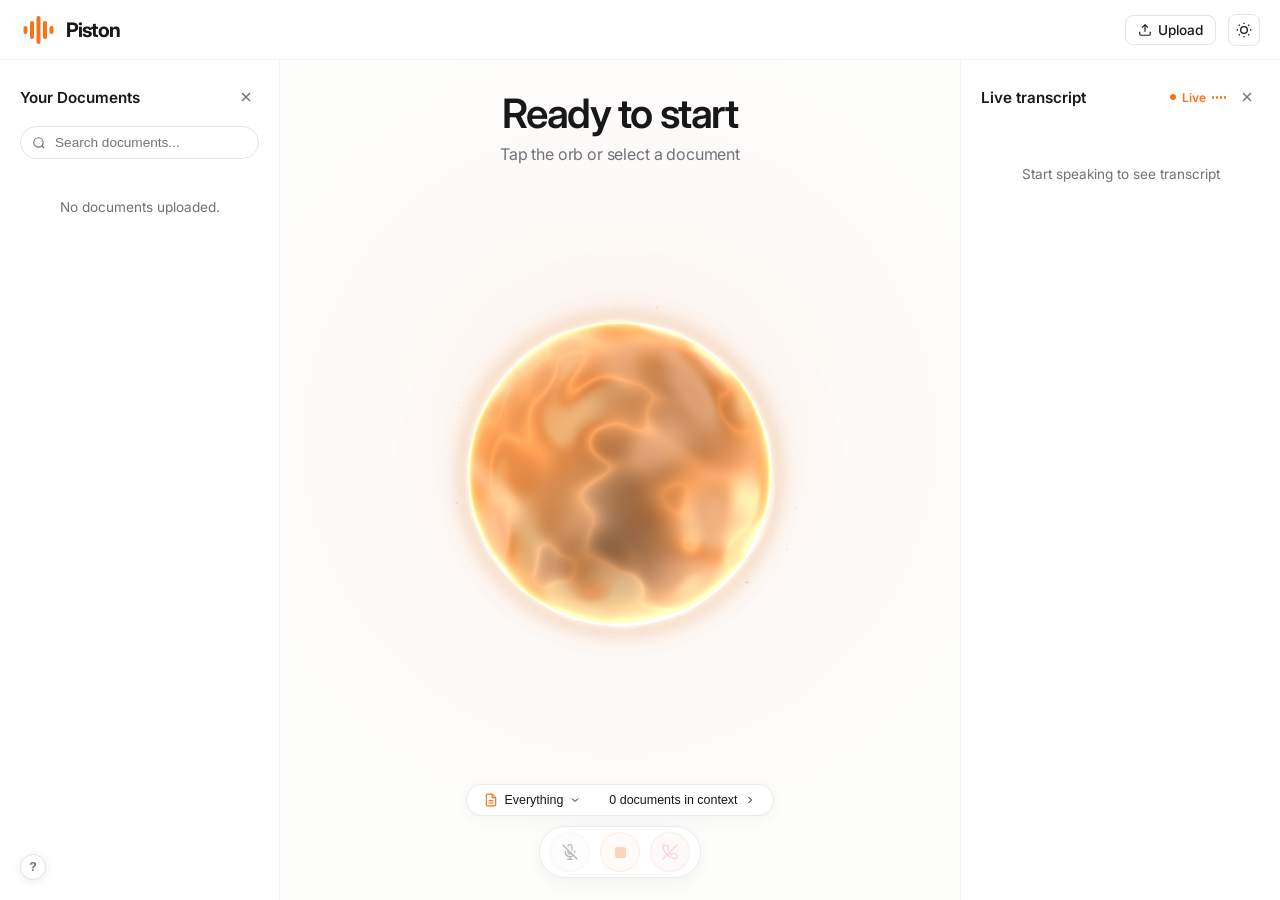
==== commit 0def64a9: "refactor(ui): remove manual backend modal; auto-route backend based on host" ====
--- a/static/index.html
+++ b/static/index.html
@@ -38,9 +38,6 @@
           <span class="desktop-only">Upload</span>
         </label>
         <input type="file" id="doc-upload" accept=".pdf,.txt,.md" style="display: none;" multiple>
-        <button id="btn-backend-settings" class="btn-settings" aria-label="Backend Server Settings" title="Configure Backend URL">
-          <svg width="16" height="16" viewBox="0 0 24 24" fill="none" stroke="currentColor" stroke-width="2"><rect x="2" y="2" width="20" height="8" rx="2" ry="2"/><rect x="2" y="14" width="20" height="8" rx="2" ry="2"/><line x1="6" y1="6" x2="6.01" y2="6"/><line x1="6" y1="18" x2="6.01" y2="18"/></svg>
-        </button>
         <button id="btn-transcript" class="btn-settings mobile-only" aria-label="Transcript" style="border: none;">
           <svg width="20" height="20" viewBox="0 0 24 24" fill="none" stroke="currentColor" stroke-width="2"><path d="M21 15a2 2 0 0 1-2 2H7l-4 4V5a2 2 0 0 1 2-2h14a2 2 0 0 1 2 2z"/></svg>
         </button>
@@ -284,40 +281,6 @@
 
   <div id="toast-container" class="toast-container" aria-live="polite"></div>
 
-  <!-- Backend Settings Modal -->
-  <div id="backend-modal" class="modal-backdrop" style="display: none;">
-    <div class="modal-card">
-      <div class="modal-header">
-        <div class="modal-title-wrap">
-          <svg width="18" height="18" viewBox="0 0 24 24" fill="none" stroke="currentColor" stroke-width="2">
-            <rect x="2" y="2" width="20" height="8" rx="2" ry="2"></rect>
-            <rect x="2" y="14" width="20" height="8" rx="2" ry="2"></rect>
-            <line x1="6" y1="6" x2="6.01" y2="6"></line>
-            <line x1="6" y1="18" x2="6.01" y2="18"></line>
-          </svg>
-          <h3 class="modal-title">Backend Connection</h3>
-        </div>
-        <button id="btn-close-backend-modal" class="btn-icon-small" aria-label="Close" style="border: none; background: transparent; cursor: pointer;">
-          <svg width="18" height="18" viewBox="0 0 24 24" fill="none" stroke="currentColor" stroke-width="2"><line x1="18" y1="6" x2="6" y2="18"/><line x1="6" y1="6" x2="18" y2="18"/></svg>
-        </button>
-      </div>
-      <div class="modal-body">
-        <p class="modal-desc">
-          Enter the URL of your deployed Python/FastAPI backend (e.g. Render, Koyeb, Hugging Face, or local server).
-        </p>
-        <div class="input-group">
-          <label for="input-backend-url" class="input-label">Backend Server URL</label>
-          <input type="url" id="input-backend-url" class="text-input" placeholder="https://your-backend.onrender.com" spellcheck="false" autocomplete="off">
-        </div>
-        <div id="backend-status-msg" class="backend-status-msg" style="display: none;"></div>
-      </div>
-      <div class="modal-footer">
-        <button id="btn-test-backend" class="btn-secondary">Test Connection</button>
-        <button id="btn-save-backend" class="btn-primary">Save &amp; Connect</button>
-      </div>
-    </div>
-  </div>
-
   <script src="/static/config.js"></script>
   <script src="/static/db.js?v=2.3.0"></script>
   <script src="/static/orb.js?v=2.3.0"></script>
--- a/static/piston.css
+++ b/static/piston.css
@@ -1021,161 +1021,3 @@
     bottom: 16px;
   }
 }
-
-/* --- Backend Settings Modal --- */
-.modal-backdrop {
-  position: fixed;
-  inset: 0;
-  background: rgba(0, 0, 0, 0.45);
-  backdrop-filter: blur(8px);
-  -webkit-backdrop-filter: blur(8px);
-  display: flex;
-  align-items: center;
-  justify-content: center;
-  z-index: 1000;
-  padding: 16px;
-  animation: modal-fade-in 0.15s ease-out;
-}
-
-@keyframes modal-fade-in {
-  from { opacity: 0; }
-  to { opacity: 1; }
-}
-
-.modal-card {
-  background: var(--bg-panel);
-  border: 1px solid var(--border);
-  border-radius: var(--radius-md);
-  box-shadow: 0 20px 40px rgba(0, 0, 0, 0.15);
-  width: 100%;
-  max-width: 480px;
-  overflow: hidden;
-}
-
-.modal-header {
-  display: flex;
-  align-items: center;
-  justify-content: space-between;
-  padding: 16px 20px;
-  border-bottom: 1px solid var(--border-light);
-}
-
-.modal-title-wrap {
-  display: flex;
-  align-items: center;
-  gap: 10px;
-  color: var(--accent);
-}
-
-.modal-title {
-  font-size: 1rem;
-  font-weight: 600;
-  color: var(--text-main);
-}
-
-.modal-body {
-  padding: 20px;
-}
-
-.modal-desc {
-  font-size: 0.85rem;
-  color: var(--text-muted);
-  line-height: 1.5;
-  margin-bottom: 16px;
-}
-
-.input-group {
-  display: flex;
-  flex-direction: column;
-  gap: 6px;
-  margin-bottom: 12px;
-}
-
-.input-label {
-  font-size: 0.8rem;
-  font-weight: 500;
-  color: var(--text-secondary);
-}
-
-.text-input {
-  width: 100%;
-  padding: 9px 12px;
-  font-size: 0.88rem;
-  background: var(--bg-app);
-  border: 1px solid var(--border);
-  border-radius: var(--radius-sm);
-  color: var(--text-main);
-  outline: none;
-  transition: border-color 0.15s;
-}
-
-.text-input:focus {
-  border-color: var(--accent);
-}
-
-.backend-status-msg {
-  padding: 8px 12px;
-  border-radius: var(--radius-sm);
-  font-size: 0.82rem;
-  line-height: 1.4;
-  margin-top: 8px;
-}
-
-.backend-status-msg.success {
-  background: rgba(34, 197, 94, 0.12);
-  color: #16a34a;
-  border: 1px solid rgba(34, 197, 94, 0.3);
-}
-
-.backend-status-msg.error {
-  background: var(--danger-light);
-  color: var(--danger);
-  border: 1px solid rgba(239, 68, 68, 0.3);
-}
-
-.backend-status-msg.loading {
-  background: var(--border-light);
-  color: var(--text-secondary);
-}
-
-.modal-footer {
-  display: flex;
-  align-items: center;
-  justify-content: flex-end;
-  gap: 10px;
-  padding: 14px 20px;
-  border-top: 1px solid var(--border-light);
-  background: var(--bg-app);
-}
-
-.btn-secondary {
-  padding: 7px 14px;
-  font-size: 0.85rem;
-  font-weight: 500;
-  background: var(--bg-panel);
-  border: 1px solid var(--border);
-  border-radius: var(--radius-sm);
-  color: var(--text-main);
-  cursor: pointer;
-  transition: all 0.15s;
-}
-
-.btn-secondary:hover {
-  background: var(--border-light);
-}
-
-.btn-primary {
-  padding: 7px 16px;
-  font-size: 0.85rem;
-  font-weight: 500;
-  background: var(--accent);
-  border: 1px solid var(--accent);
-  border-radius: var(--radius-sm);
-  color: #ffffff;
-  cursor: pointer;
-  transition: all 0.15s;
-}
-
-.btn-primary:hover {
-  filter: brightness(1.08);
-}
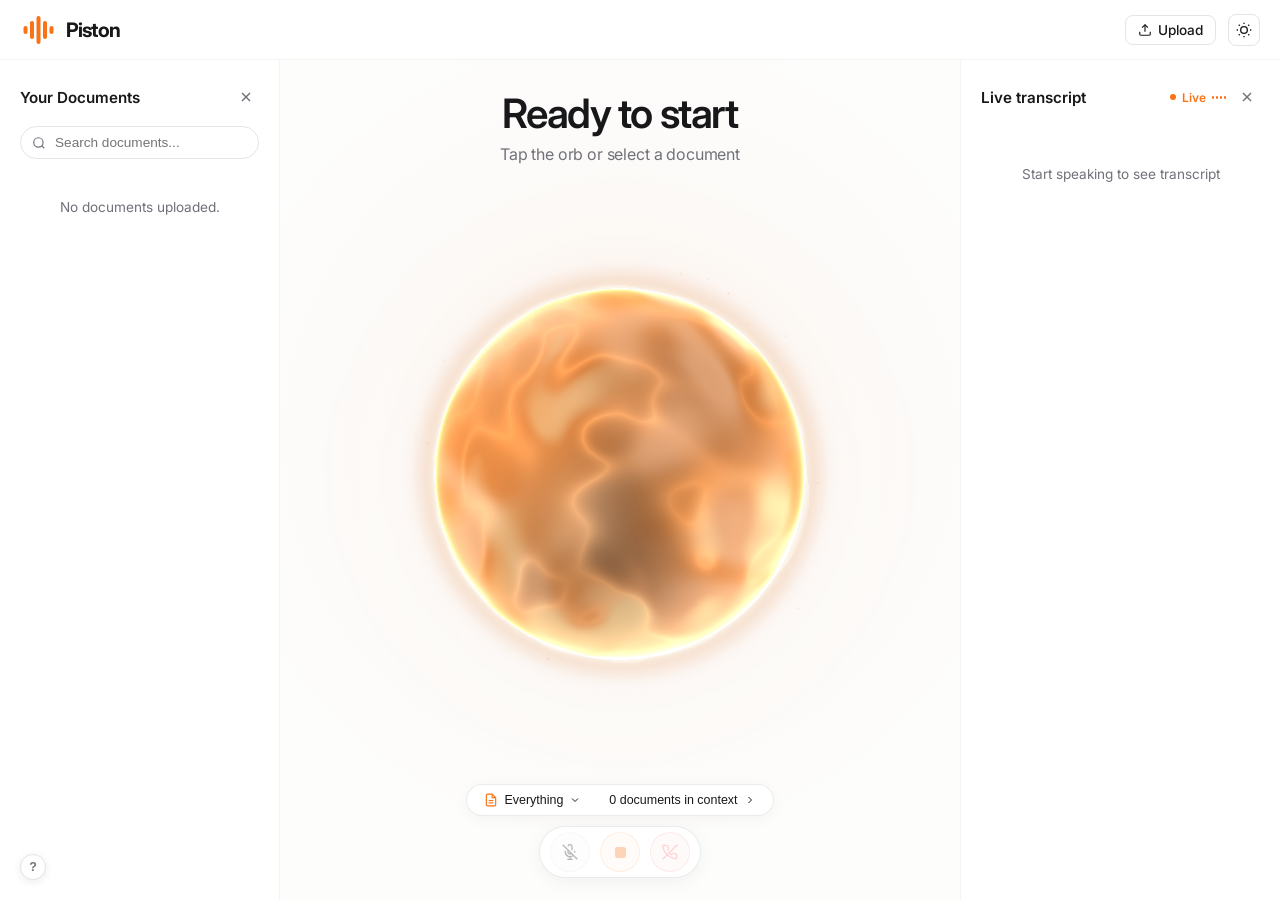
==== commit 1c793821: "feat(ui): add Apple Siri fluid spring physics animation, real-time audio analysis, and responsive or" ====
--- a/static/index.html
+++ b/static/index.html
@@ -7,7 +7,7 @@
   <link rel="icon" type="image/svg+xml" href="/static/assets/piston-brand/favicon.svg">
   <link rel="icon" type="image/x-icon" href="/static/assets/piston-brand/favicon.ico">
   <link rel="apple-touch-icon" sizes="192x192" href="/static/assets/piston-brand/piston-mark-192.png">
-  <link rel="stylesheet" href="/static/piston.css?v=2.3.0">
+  <link rel="stylesheet" href="/static/piston.css?v=2.4.0">
   <link rel="preconnect" href="https://fonts.googleapis.com">
   <link rel="preconnect" href="https://fonts.gstatic.com" crossorigin>
   <link href="https://fonts.googleapis.com/css2?family=Inter:wght@400;500;600&display=swap" rel="stylesheet">
@@ -282,8 +282,8 @@
   <div id="toast-container" class="toast-container" aria-live="polite"></div>
 
   <script src="/static/config.js"></script>
-  <script src="/static/db.js?v=2.3.0"></script>
-  <script src="/static/orb.js?v=2.3.0"></script>
-  <script src="/static/app.js?v=2.3.0"></script>
+  <script src="/static/db.js?v=2.4.0"></script>
+  <script src="/static/orb.js?v=2.4.0"></script>
+  <script src="/static/app.js?v=2.4.0"></script>
 </body>
 </html>
--- a/static/piston.css
+++ b/static/piston.css
@@ -229,6 +229,28 @@
   background: var(--accent-light);
   border-color: rgba(249, 115, 22, 0.4);
 }
+body.dark-mode .doc-item.active {
+  background: rgba(249, 115, 22, 0.15);
+  border-color: rgba(249, 115, 22, 0.55);
+}
+.doc-active-badge {
+  font-size: 0.6rem;
+  font-weight: 700;
+  letter-spacing: 0.05em;
+  color: var(--accent);
+  background: var(--accent-light);
+  border: 1px solid rgba(249, 115, 22, 0.3);
+  padding: 1px 6px;
+  border-radius: var(--radius-full);
+  margin-left: 6px;
+  display: inline-block;
+  vertical-align: middle;
+}
+body.dark-mode .doc-active-badge {
+  background: rgba(249, 115, 22, 0.2);
+  border-color: rgba(249, 115, 22, 0.5);
+  color: #fb923c;
+}
 .doc-icon {
   width: 28px;
   height: 28px;
@@ -446,8 +468,8 @@
 
 .orb {
   position: relative;
-  width: clamp(290px, 50vh, 440px);
-  height: clamp(290px, 50vh, 440px);
+  width: clamp(330px, 52vh, 470px);
+  height: clamp(330px, 52vh, 470px);
   border: none !important;
   border-radius: 50% !important;
   background: transparent !important;
@@ -464,14 +486,14 @@
   transition: transform 0.4s cubic-bezier(0.16, 1, 0.3, 1);
   will-change: transform;
 }
-.orb:hover { transform: scale(1.03); }
-.orb:active { transform: scale(0.97); }
+.orb:hover { transform: scale(1.025); }
+.orb:active { transform: scale(0.975); }
 .orb:focus, .orb:focus-visible { outline: none !important; box-shadow: none !important; }
 
 #orb-ambient-bloom {
   position: absolute;
-  width: 340px;
-  height: 340px;
+  width: 390px;
+  height: 390px;
   border-radius: 50%;
   pointer-events: none;
   background: radial-gradient(
@@ -491,8 +513,8 @@
 
 #orb-deep-bloom {
   position: absolute;
-  width: 570px;
-  height: 570px;
+  width: 630px;
+  height: 630px;
   border-radius: 50%;
   pointer-events: none;
   background: radial-gradient(
@@ -840,9 +862,9 @@
   .left-panel.collapsed { margin-left: -240px; }
   .right-panel { width: 280px; }
   .right-panel.collapsed { margin-right: -280px; }
-  .orb { width: clamp(235px, 40vh, 340px); height: clamp(235px, 40vh, 340px); }
-  #orb-deep-bloom { width: 460px; height: 460px; }
-  #orb-ambient-bloom { width: 295px; height: 295px; }
+  .orb { width: clamp(275px, 44vh, 375px); height: clamp(275px, 44vh, 375px); }
+  #orb-deep-bloom { width: 510px; height: 510px; }
+  #orb-ambient-bloom { width: 330px; height: 330px; }
 }
 @media (max-width: 768px) {
   .mobile-only { display: inline-flex !important; }
@@ -866,17 +888,17 @@
   .right-panel.open { transform: translateX(0); }
   .stage-header h1 { font-size: 1.85rem; }
   .stage-header p { font-size: 0.85rem; }
-  .orb { width: clamp(210px, 34vh, 280px); height: clamp(210px, 34vh, 280px); }
-  #orb-ambient-bloom { width: 235px; height: 235px; }
-  #orb-deep-bloom { width: 360px; height: 360px; }
+  .orb { width: clamp(245px, 38vh, 315px); height: clamp(245px, 38vh, 315px); }
+  #orb-ambient-bloom { width: 275px; height: 275px; }
+  #orb-deep-bloom { width: 420px; height: 420px; }
   .voice-controls { gap: 8px; padding: 4px 8px; margin-bottom: 4px; }
   .icon-circle { width: 36px; height: 36px; }
 }
 @media (max-width: 480px) {
   .stage-header h1 { font-size: 1.55rem; }
-  .orb { width: clamp(180px, 30vh, 235px); height: clamp(180px, 30vh, 235px); }
-  #orb-ambient-bloom { width: 205px; height: 205px; }
-  #orb-deep-bloom { width: 300px; height: 300px; }
+  .orb { width: clamp(215px, 34vh, 265px); height: clamp(215px, 34vh, 265px); }
+  #orb-ambient-bloom { width: 245px; height: 245px; }
+  #orb-deep-bloom { width: 350px; height: 350px; }
   .voice-controls { gap: 6px; padding: 4px 6px; }
   .icon-circle { width: 34px; height: 34px; }
   .context-selector { padding: 3px 6px; }
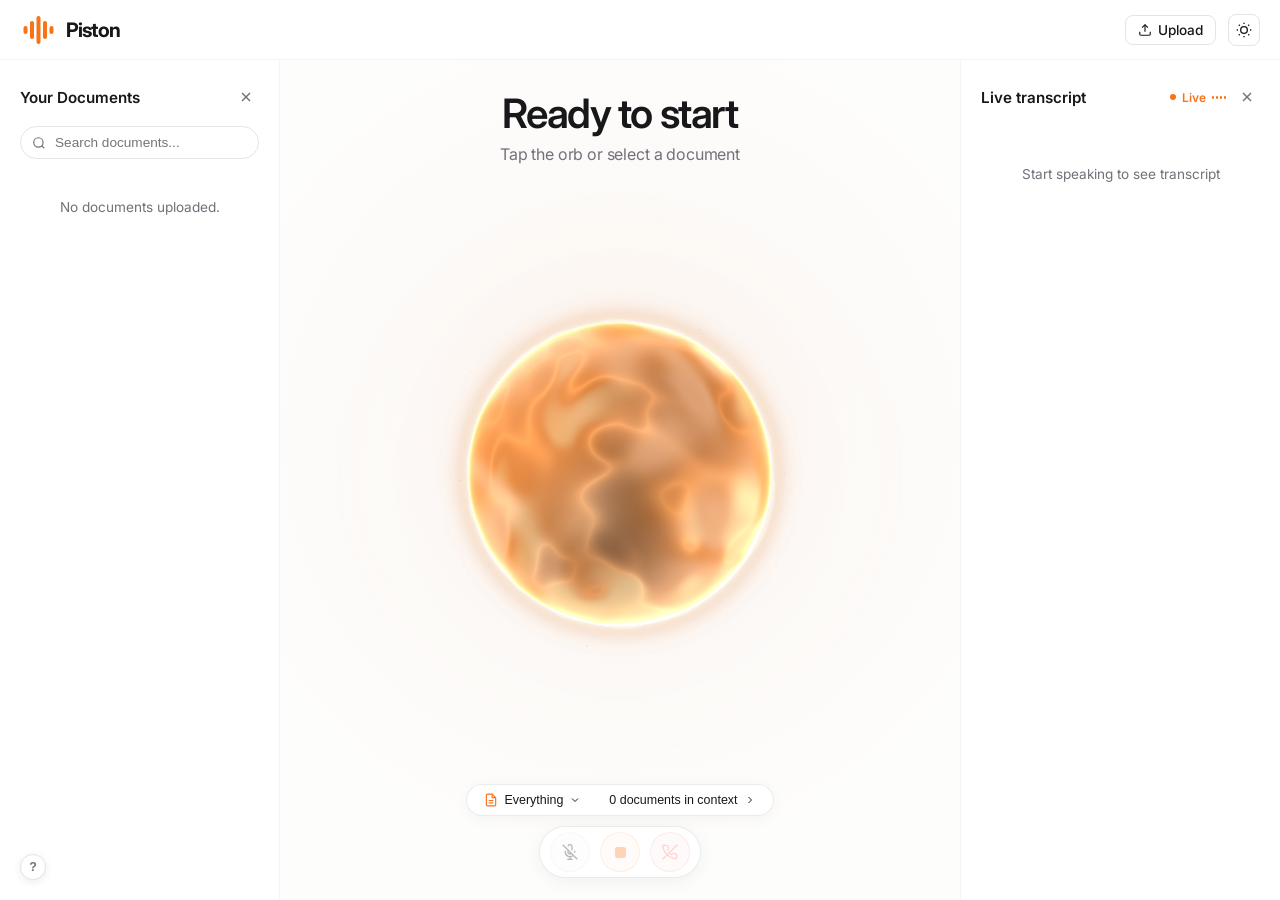
==== commit 38983551: "fix(ui): restore pure spherical 3D geometry and original balanced proportions with smooth spring bre" ====
--- a/static/index.html
+++ b/static/index.html
@@ -7,7 +7,7 @@
   <link rel="icon" type="image/svg+xml" href="/static/assets/piston-brand/favicon.svg">
   <link rel="icon" type="image/x-icon" href="/static/assets/piston-brand/favicon.ico">
   <link rel="apple-touch-icon" sizes="192x192" href="/static/assets/piston-brand/piston-mark-192.png">
-  <link rel="stylesheet" href="/static/piston.css?v=2.4.0">
+  <link rel="stylesheet" href="/static/piston.css?v=2.4.1">
   <link rel="preconnect" href="https://fonts.googleapis.com">
   <link rel="preconnect" href="https://fonts.gstatic.com" crossorigin>
   <link href="https://fonts.googleapis.com/css2?family=Inter:wght@400;500;600&display=swap" rel="stylesheet">
@@ -282,8 +282,8 @@
   <div id="toast-container" class="toast-container" aria-live="polite"></div>
 
   <script src="/static/config.js"></script>
-  <script src="/static/db.js?v=2.4.0"></script>
-  <script src="/static/orb.js?v=2.4.0"></script>
-  <script src="/static/app.js?v=2.4.0"></script>
+  <script src="/static/db.js?v=2.4.1"></script>
+  <script src="/static/orb.js?v=2.4.1"></script>
+  <script src="/static/app.js?v=2.4.1"></script>
 </body>
 </html>
--- a/static/piston.css
+++ b/static/piston.css
@@ -468,8 +468,8 @@
 
 .orb {
   position: relative;
-  width: clamp(330px, 52vh, 470px);
-  height: clamp(330px, 52vh, 470px);
+  width: clamp(290px, 50vh, 440px);
+  height: clamp(290px, 50vh, 440px);
   border: none !important;
   border-radius: 50% !important;
   background: transparent !important;
@@ -486,14 +486,14 @@
   transition: transform 0.4s cubic-bezier(0.16, 1, 0.3, 1);
   will-change: transform;
 }
-.orb:hover { transform: scale(1.025); }
-.orb:active { transform: scale(0.975); }
+.orb:hover { transform: scale(1.03); }
+.orb:active { transform: scale(0.97); }
 .orb:focus, .orb:focus-visible { outline: none !important; box-shadow: none !important; }
 
 #orb-ambient-bloom {
   position: absolute;
-  width: 390px;
-  height: 390px;
+  width: 340px;
+  height: 340px;
   border-radius: 50%;
   pointer-events: none;
   background: radial-gradient(
@@ -513,8 +513,8 @@
 
 #orb-deep-bloom {
   position: absolute;
-  width: 630px;
-  height: 630px;
+  width: 570px;
+  height: 570px;
   border-radius: 50%;
   pointer-events: none;
   background: radial-gradient(
@@ -862,9 +862,9 @@
   .left-panel.collapsed { margin-left: -240px; }
   .right-panel { width: 280px; }
   .right-panel.collapsed { margin-right: -280px; }
-  .orb { width: clamp(275px, 44vh, 375px); height: clamp(275px, 44vh, 375px); }
-  #orb-deep-bloom { width: 510px; height: 510px; }
-  #orb-ambient-bloom { width: 330px; height: 330px; }
+  .orb { width: clamp(235px, 40vh, 340px); height: clamp(235px, 40vh, 340px); }
+  #orb-deep-bloom { width: 460px; height: 460px; }
+  #orb-ambient-bloom { width: 295px; height: 295px; }
 }
 @media (max-width: 768px) {
   .mobile-only { display: inline-flex !important; }
@@ -888,17 +888,17 @@
   .right-panel.open { transform: translateX(0); }
   .stage-header h1 { font-size: 1.85rem; }
   .stage-header p { font-size: 0.85rem; }
-  .orb { width: clamp(245px, 38vh, 315px); height: clamp(245px, 38vh, 315px); }
-  #orb-ambient-bloom { width: 275px; height: 275px; }
-  #orb-deep-bloom { width: 420px; height: 420px; }
+  .orb { width: clamp(210px, 34vh, 280px); height: clamp(210px, 34vh, 280px); }
+  #orb-ambient-bloom { width: 235px; height: 235px; }
+  #orb-deep-bloom { width: 360px; height: 360px; }
   .voice-controls { gap: 8px; padding: 4px 8px; margin-bottom: 4px; }
   .icon-circle { width: 36px; height: 36px; }
 }
 @media (max-width: 480px) {
   .stage-header h1 { font-size: 1.55rem; }
-  .orb { width: clamp(215px, 34vh, 265px); height: clamp(215px, 34vh, 265px); }
-  #orb-ambient-bloom { width: 245px; height: 245px; }
-  #orb-deep-bloom { width: 350px; height: 350px; }
+  .orb { width: clamp(180px, 30vh, 235px); height: clamp(180px, 30vh, 235px); }
+  #orb-ambient-bloom { width: 205px; height: 205px; }
+  #orb-deep-bloom { width: 300px; height: 300px; }
   .voice-controls { gap: 6px; padding: 4px 6px; }
   .icon-circle { width: 34px; height: 34px; }
   .context-selector { padding: 3px 6px; }
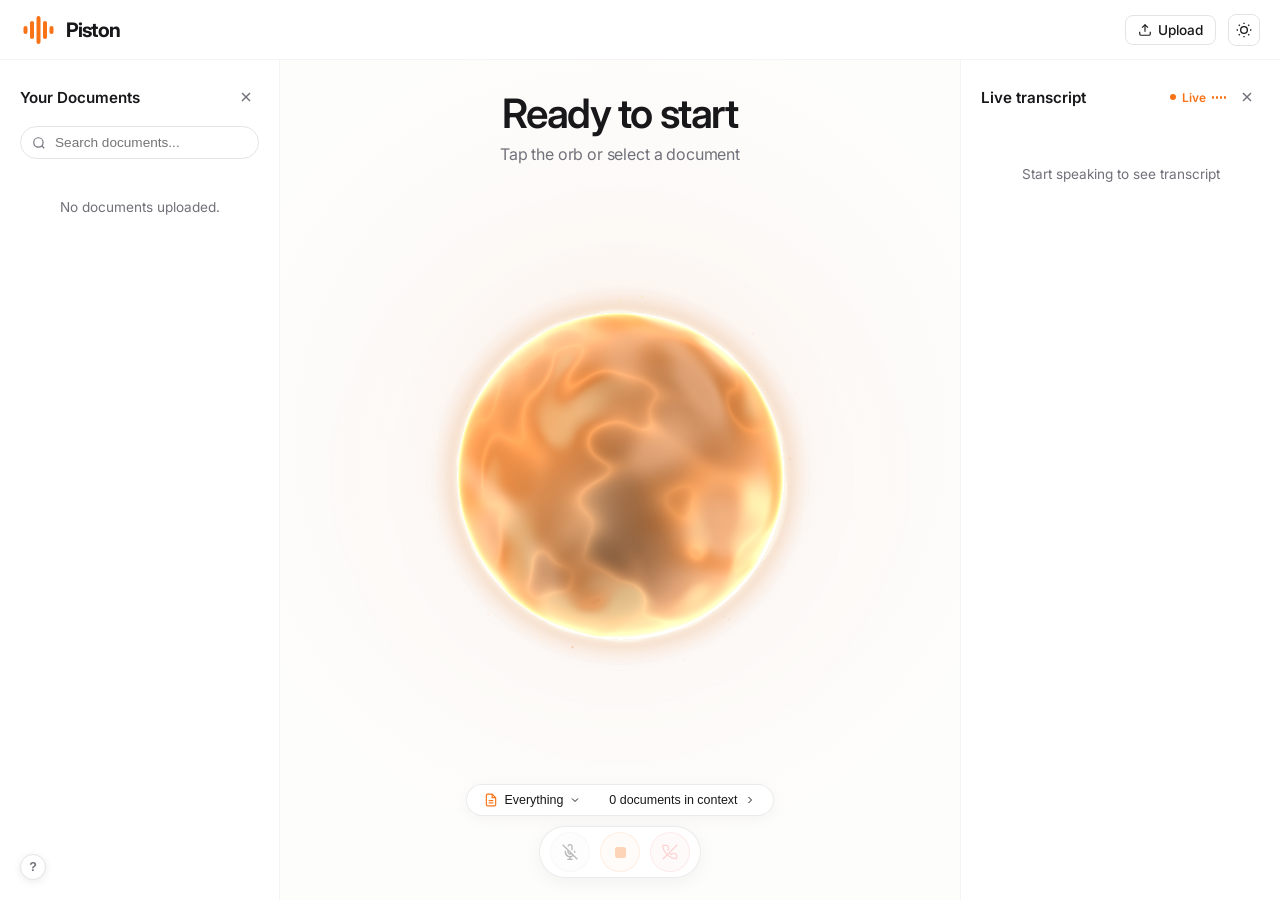
==== commit dd97d94a: "feat(ui): restore flawless circular orb geometry with organic physical floating motion and calibrate" ====
--- a/static/index.html
+++ b/static/index.html
@@ -7,7 +7,7 @@
   <link rel="icon" type="image/svg+xml" href="/static/assets/piston-brand/favicon.svg">
   <link rel="icon" type="image/x-icon" href="/static/assets/piston-brand/favicon.ico">
   <link rel="apple-touch-icon" sizes="192x192" href="/static/assets/piston-brand/piston-mark-192.png">
-  <link rel="stylesheet" href="/static/piston.css?v=2.4.1">
+  <link rel="stylesheet" href="/static/piston.css?v=2.4.2">
   <link rel="preconnect" href="https://fonts.googleapis.com">
   <link rel="preconnect" href="https://fonts.gstatic.com" crossorigin>
   <link href="https://fonts.googleapis.com/css2?family=Inter:wght@400;500;600&display=swap" rel="stylesheet">
@@ -282,8 +282,8 @@
   <div id="toast-container" class="toast-container" aria-live="polite"></div>
 
   <script src="/static/config.js"></script>
-  <script src="/static/db.js?v=2.4.1"></script>
-  <script src="/static/orb.js?v=2.4.1"></script>
-  <script src="/static/app.js?v=2.4.1"></script>
+  <script src="/static/db.js?v=2.4.2"></script>
+  <script src="/static/orb.js?v=2.4.2"></script>
+  <script src="/static/app.js?v=2.4.2"></script>
 </body>
 </html>
--- a/static/piston.css
+++ b/static/piston.css
@@ -468,8 +468,8 @@
 
 .orb {
   position: relative;
-  width: clamp(290px, 50vh, 440px);
-  height: clamp(290px, 50vh, 440px);
+  width: clamp(304px, 50vh, 455px);
+  height: clamp(304px, 50vh, 455px);
   border: none !important;
   border-radius: 50% !important;
   background: transparent !important;
@@ -492,8 +492,8 @@
 
 #orb-ambient-bloom {
   position: absolute;
-  width: 340px;
-  height: 340px;
+  width: 355px;
+  height: 355px;
   border-radius: 50%;
   pointer-events: none;
   background: radial-gradient(
@@ -513,8 +513,8 @@
 
 #orb-deep-bloom {
   position: absolute;
-  width: 570px;
-  height: 570px;
+  width: 590px;
+  height: 590px;
   border-radius: 50%;
   pointer-events: none;
   background: radial-gradient(
@@ -862,9 +862,9 @@
   .left-panel.collapsed { margin-left: -240px; }
   .right-panel { width: 280px; }
   .right-panel.collapsed { margin-right: -280px; }
-  .orb { width: clamp(235px, 40vh, 340px); height: clamp(235px, 40vh, 340px); }
-  #orb-deep-bloom { width: 460px; height: 460px; }
-  #orb-ambient-bloom { width: 295px; height: 295px; }
+  .orb { width: clamp(245px, 40vh, 350px); height: clamp(245px, 40vh, 350px); }
+  #orb-deep-bloom { width: 475px; height: 475px; }
+  #orb-ambient-bloom { width: 305px; height: 305px; }
 }
 @media (max-width: 768px) {
   .mobile-only { display: inline-flex !important; }
@@ -888,17 +888,17 @@
   .right-panel.open { transform: translateX(0); }
   .stage-header h1 { font-size: 1.85rem; }
   .stage-header p { font-size: 0.85rem; }
-  .orb { width: clamp(210px, 34vh, 280px); height: clamp(210px, 34vh, 280px); }
-  #orb-ambient-bloom { width: 235px; height: 235px; }
-  #orb-deep-bloom { width: 360px; height: 360px; }
+  .orb { width: clamp(218px, 34vh, 290px); height: clamp(218px, 34vh, 290px); }
+  #orb-ambient-bloom { width: 245px; height: 245px; }
+  #orb-deep-bloom { width: 375px; height: 375px; }
   .voice-controls { gap: 8px; padding: 4px 8px; margin-bottom: 4px; }
   .icon-circle { width: 36px; height: 36px; }
 }
 @media (max-width: 480px) {
   .stage-header h1 { font-size: 1.55rem; }
-  .orb { width: clamp(180px, 30vh, 235px); height: clamp(180px, 30vh, 235px); }
-  #orb-ambient-bloom { width: 205px; height: 205px; }
-  #orb-deep-bloom { width: 300px; height: 300px; }
+  .orb { width: clamp(188px, 30vh, 242px); height: clamp(188px, 30vh, 242px); }
+  #orb-ambient-bloom { width: 215px; height: 215px; }
+  #orb-deep-bloom { width: 310px; height: 310px; }
   .voice-controls { gap: 6px; padding: 4px 6px; }
   .icon-circle { width: 34px; height: 34px; }
   .context-selector { padding: 3px 6px; }
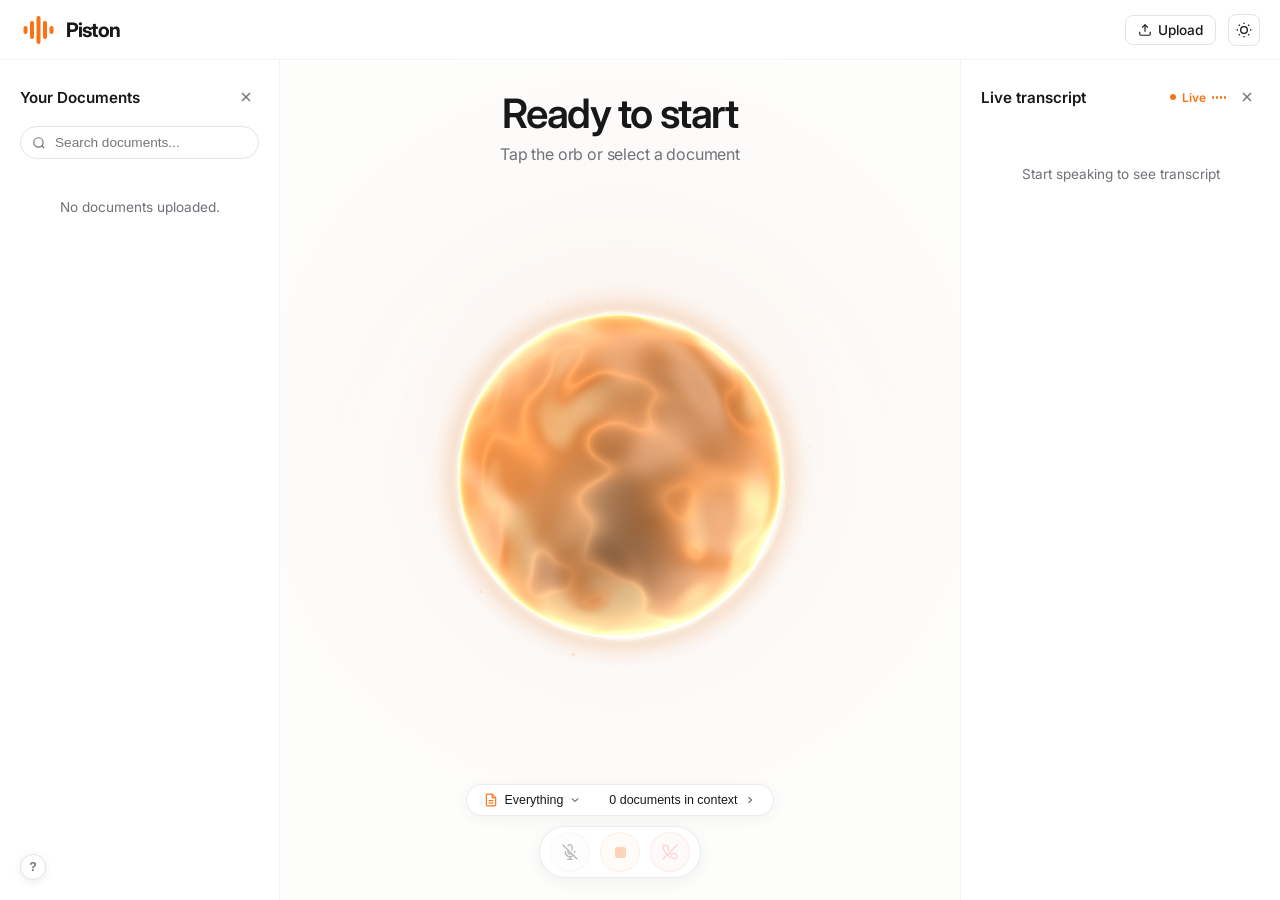
==== commit b8b2284e: "fix(visualizer): replace robotic periodic oscillations and impulse kicks with natural fluid multi-ha" ====
--- a/static/index.html
+++ b/static/index.html
@@ -7,7 +7,7 @@
   <link rel="icon" type="image/svg+xml" href="/static/assets/piston-brand/favicon.svg">
   <link rel="icon" type="image/x-icon" href="/static/assets/piston-brand/favicon.ico">
   <link rel="apple-touch-icon" sizes="192x192" href="/static/assets/piston-brand/piston-mark-192.png">
-  <link rel="stylesheet" href="/static/piston.css?v=2.4.2">
+  <link rel="stylesheet" href="/static/piston.css?v=2.4.3">
   <link rel="preconnect" href="https://fonts.googleapis.com">
   <link rel="preconnect" href="https://fonts.gstatic.com" crossorigin>
   <link href="https://fonts.googleapis.com/css2?family=Inter:wght@400;500;600&display=swap" rel="stylesheet">
@@ -282,8 +282,8 @@
   <div id="toast-container" class="toast-container" aria-live="polite"></div>
 
   <script src="/static/config.js"></script>
-  <script src="/static/db.js?v=2.4.2"></script>
-  <script src="/static/orb.js?v=2.4.2"></script>
-  <script src="/static/app.js?v=2.4.2"></script>
+  <script src="/static/db.js?v=2.4.3"></script>
+  <script src="/static/orb.js?v=2.4.3"></script>
+  <script src="/static/app.js?v=2.4.3"></script>
 </body>
 </html>
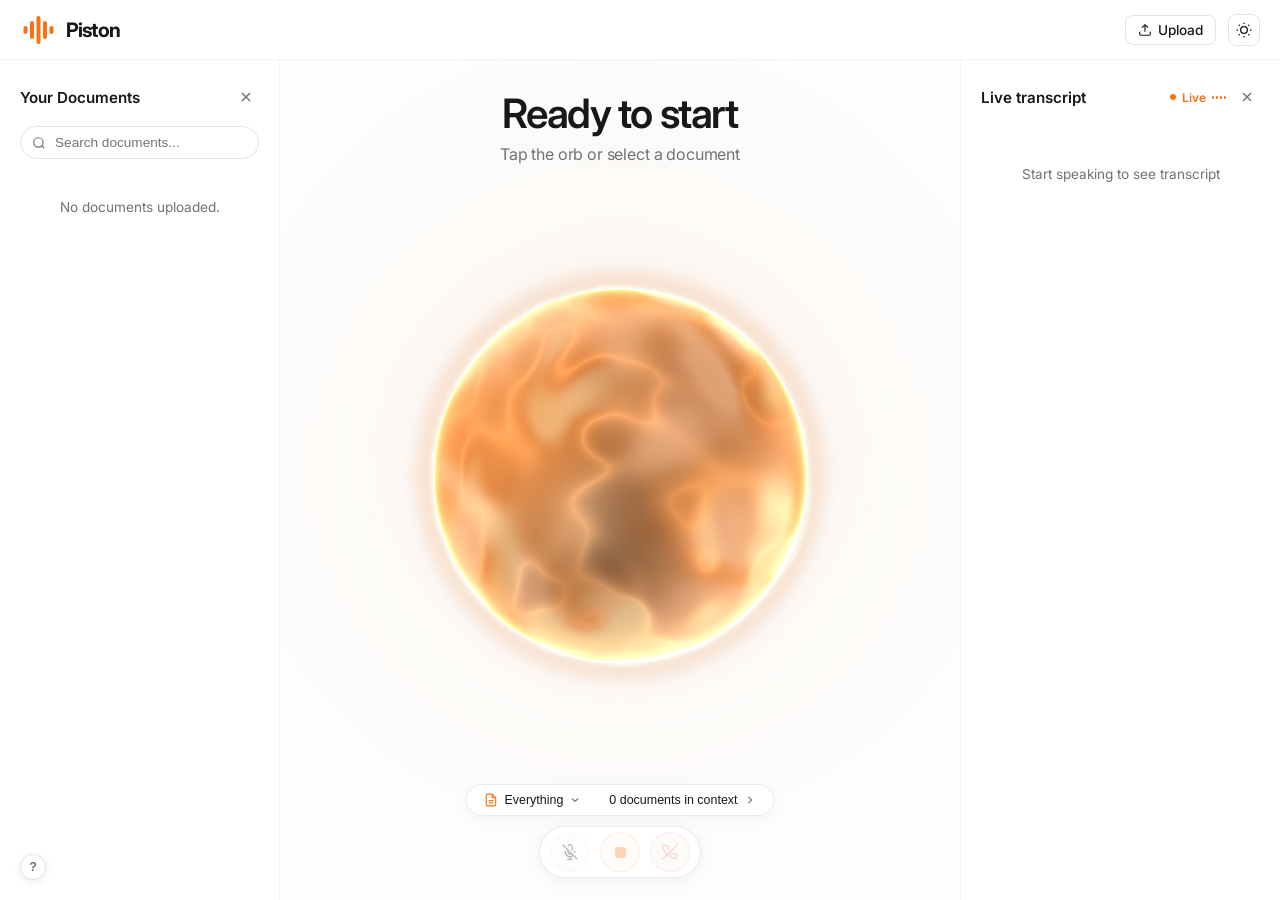
==== commit bc15c4f8: "style: slightly increase volumetric WebGL orb dimensions and canvas radius" ====
--- a/static/index.html
+++ b/static/index.html
@@ -7,7 +7,7 @@
   <link rel="icon" type="image/svg+xml" href="/static/assets/piston-brand/favicon.svg">
   <link rel="icon" type="image/x-icon" href="/static/assets/piston-brand/favicon.ico">
   <link rel="apple-touch-icon" sizes="192x192" href="/static/assets/piston-brand/piston-mark-192.png">
-  <link rel="stylesheet" href="/static/piston.css?v=2.4.3">
+  <link rel="stylesheet" href="/static/piston.css?v=2.4.4">
   <link rel="preconnect" href="https://fonts.googleapis.com">
   <link rel="preconnect" href="https://fonts.gstatic.com" crossorigin>
   <link href="https://fonts.googleapis.com/css2?family=Inter:wght@400;500;600&display=swap" rel="stylesheet">
@@ -282,8 +282,8 @@
   <div id="toast-container" class="toast-container" aria-live="polite"></div>
 
   <script src="/static/config.js"></script>
-  <script src="/static/db.js?v=2.4.3"></script>
-  <script src="/static/orb.js?v=2.4.3"></script>
-  <script src="/static/app.js?v=2.4.3"></script>
+  <script src="/static/db.js?v=2.4.4"></script>
+  <script src="/static/orb.js?v=2.4.4"></script>
+  <script src="/static/app.js?v=2.4.4"></script>
 </body>
 </html>
--- a/static/piston.css
+++ b/static/piston.css
@@ -468,8 +468,8 @@
 
 .orb {
   position: relative;
-  width: clamp(304px, 50vh, 455px);
-  height: clamp(304px, 50vh, 455px);
+  width: clamp(336px, 54vh, 496px);
+  height: clamp(336px, 54vh, 496px);
   border: none !important;
   border-radius: 50% !important;
   background: transparent !important;
@@ -492,8 +492,8 @@
 
 #orb-ambient-bloom {
   position: absolute;
-  width: 355px;
-  height: 355px;
+  width: 395px;
+  height: 395px;
   border-radius: 50%;
   pointer-events: none;
   background: radial-gradient(
@@ -513,8 +513,8 @@
 
 #orb-deep-bloom {
   position: absolute;
-  width: 590px;
-  height: 590px;
+  width: 645px;
+  height: 645px;
   border-radius: 50%;
   pointer-events: none;
   background: radial-gradient(
@@ -862,9 +862,9 @@
   .left-panel.collapsed { margin-left: -240px; }
   .right-panel { width: 280px; }
   .right-panel.collapsed { margin-right: -280px; }
-  .orb { width: clamp(245px, 40vh, 350px); height: clamp(245px, 40vh, 350px); }
-  #orb-deep-bloom { width: 475px; height: 475px; }
-  #orb-ambient-bloom { width: 305px; height: 305px; }
+  .orb { width: clamp(270px, 44vh, 385px); height: clamp(270px, 44vh, 385px); }
+  #orb-deep-bloom { width: 520px; height: 520px; }
+  #orb-ambient-bloom { width: 335px; height: 335px; }
 }
 @media (max-width: 768px) {
   .mobile-only { display: inline-flex !important; }
@@ -888,17 +888,17 @@
   .right-panel.open { transform: translateX(0); }
   .stage-header h1 { font-size: 1.85rem; }
   .stage-header p { font-size: 0.85rem; }
-  .orb { width: clamp(218px, 34vh, 290px); height: clamp(218px, 34vh, 290px); }
-  #orb-ambient-bloom { width: 245px; height: 245px; }
-  #orb-deep-bloom { width: 375px; height: 375px; }
+  .orb { width: clamp(240px, 37vh, 320px); height: clamp(240px, 37vh, 320px); }
+  #orb-ambient-bloom { width: 270px; height: 270px; }
+  #orb-deep-bloom { width: 415px; height: 415px; }
   .voice-controls { gap: 8px; padding: 4px 8px; margin-bottom: 4px; }
   .icon-circle { width: 36px; height: 36px; }
 }
 @media (max-width: 480px) {
   .stage-header h1 { font-size: 1.55rem; }
-  .orb { width: clamp(188px, 30vh, 242px); height: clamp(188px, 30vh, 242px); }
-  #orb-ambient-bloom { width: 215px; height: 215px; }
-  #orb-deep-bloom { width: 310px; height: 310px; }
+  .orb { width: clamp(208px, 33vh, 268px); height: clamp(208px, 33vh, 268px); }
+  #orb-ambient-bloom { width: 238px; height: 238px; }
+  #orb-deep-bloom { width: 345px; height: 345px; }
   .voice-controls { gap: 6px; padding: 4px 6px; }
   .icon-circle { width: 34px; height: 34px; }
   .context-selector { padding: 3px 6px; }
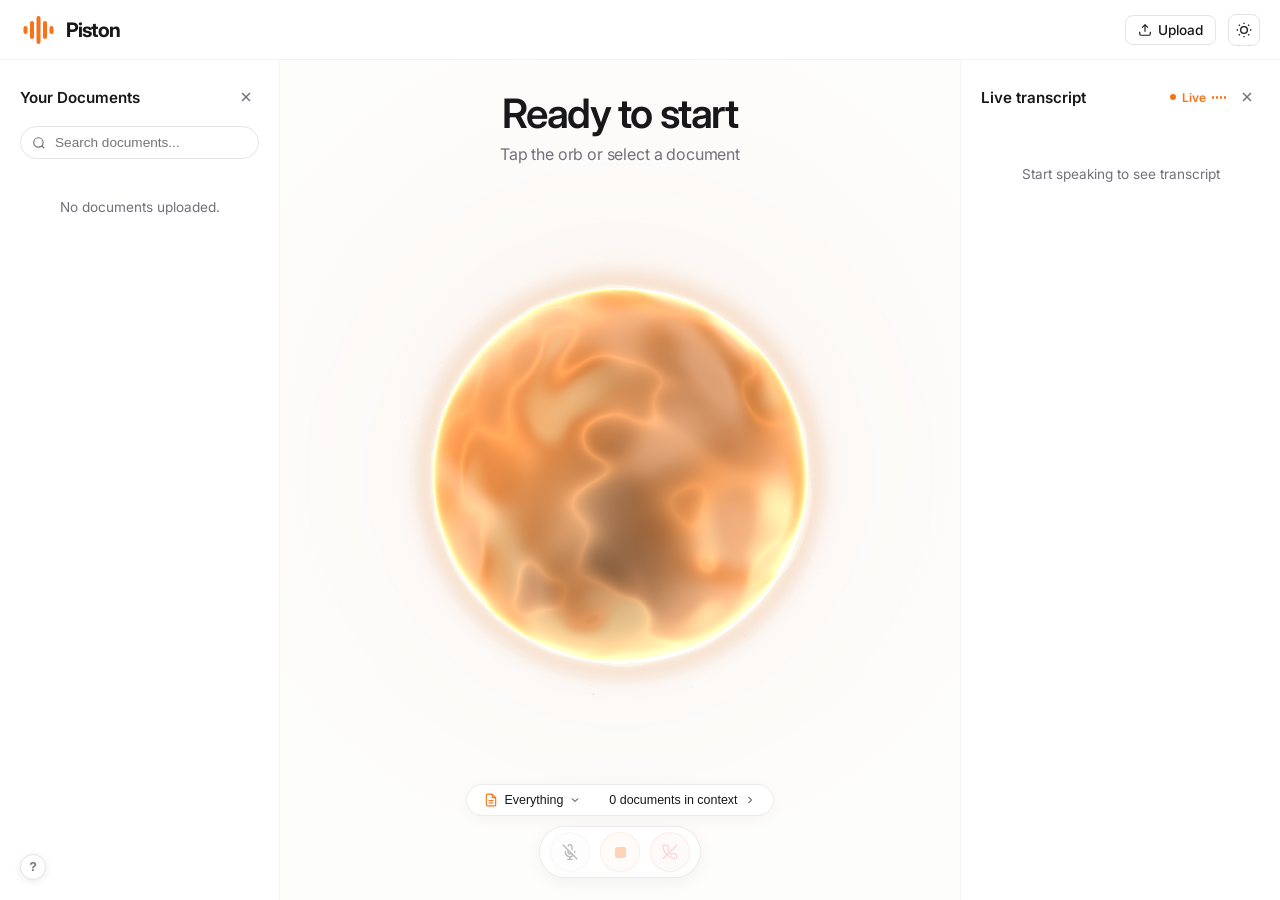
==== commit 08657e2e: "fix(rag): support heavy files and doc/docx with bounded chunking, individual vector batching, and qu" ====
--- a/static/index.html
+++ b/static/index.html
@@ -37,7 +37,7 @@
           <svg width="14" height="14" viewBox="0 0 24 24" fill="none" stroke="currentColor" stroke-width="2"><path d="M21 15v4a2 2 0 0 1-2 2H5a2 2 0 0 1-2-2v-4"/><polyline points="17 8 12 3 7 8"/><line x1="12" y1="3" x2="12" y2="15"/></svg>
           <span class="desktop-only">Upload</span>
         </label>
-        <input type="file" id="doc-upload" accept=".pdf,.txt,.md" style="display: none;" multiple>
+        <input type="file" id="doc-upload" accept=".pdf,.txt,.md,.doc,.docx" style="display: none;" multiple>
         <button id="btn-transcript" class="btn-settings mobile-only" aria-label="Transcript" style="border: none;">
           <svg width="20" height="20" viewBox="0 0 24 24" fill="none" stroke="currentColor" stroke-width="2"><path d="M21 15a2 2 0 0 1-2 2H7l-4 4V5a2 2 0 0 1 2-2h14a2 2 0 0 1 2 2z"/></svg>
         </button>
--- a/static/piston.css
+++ b/static/piston.css
@@ -267,6 +267,7 @@
 .doc-icon.pdf { background: #ef4444; }
 .doc-icon.txt { background: #3b82f6; }
 .doc-icon.md { background: #64748b; }
+.doc-icon.doc, .doc-icon.docx { background: #2563eb; }
 
 .doc-info { flex: 1; min-width: 0; }
 .doc-title {
